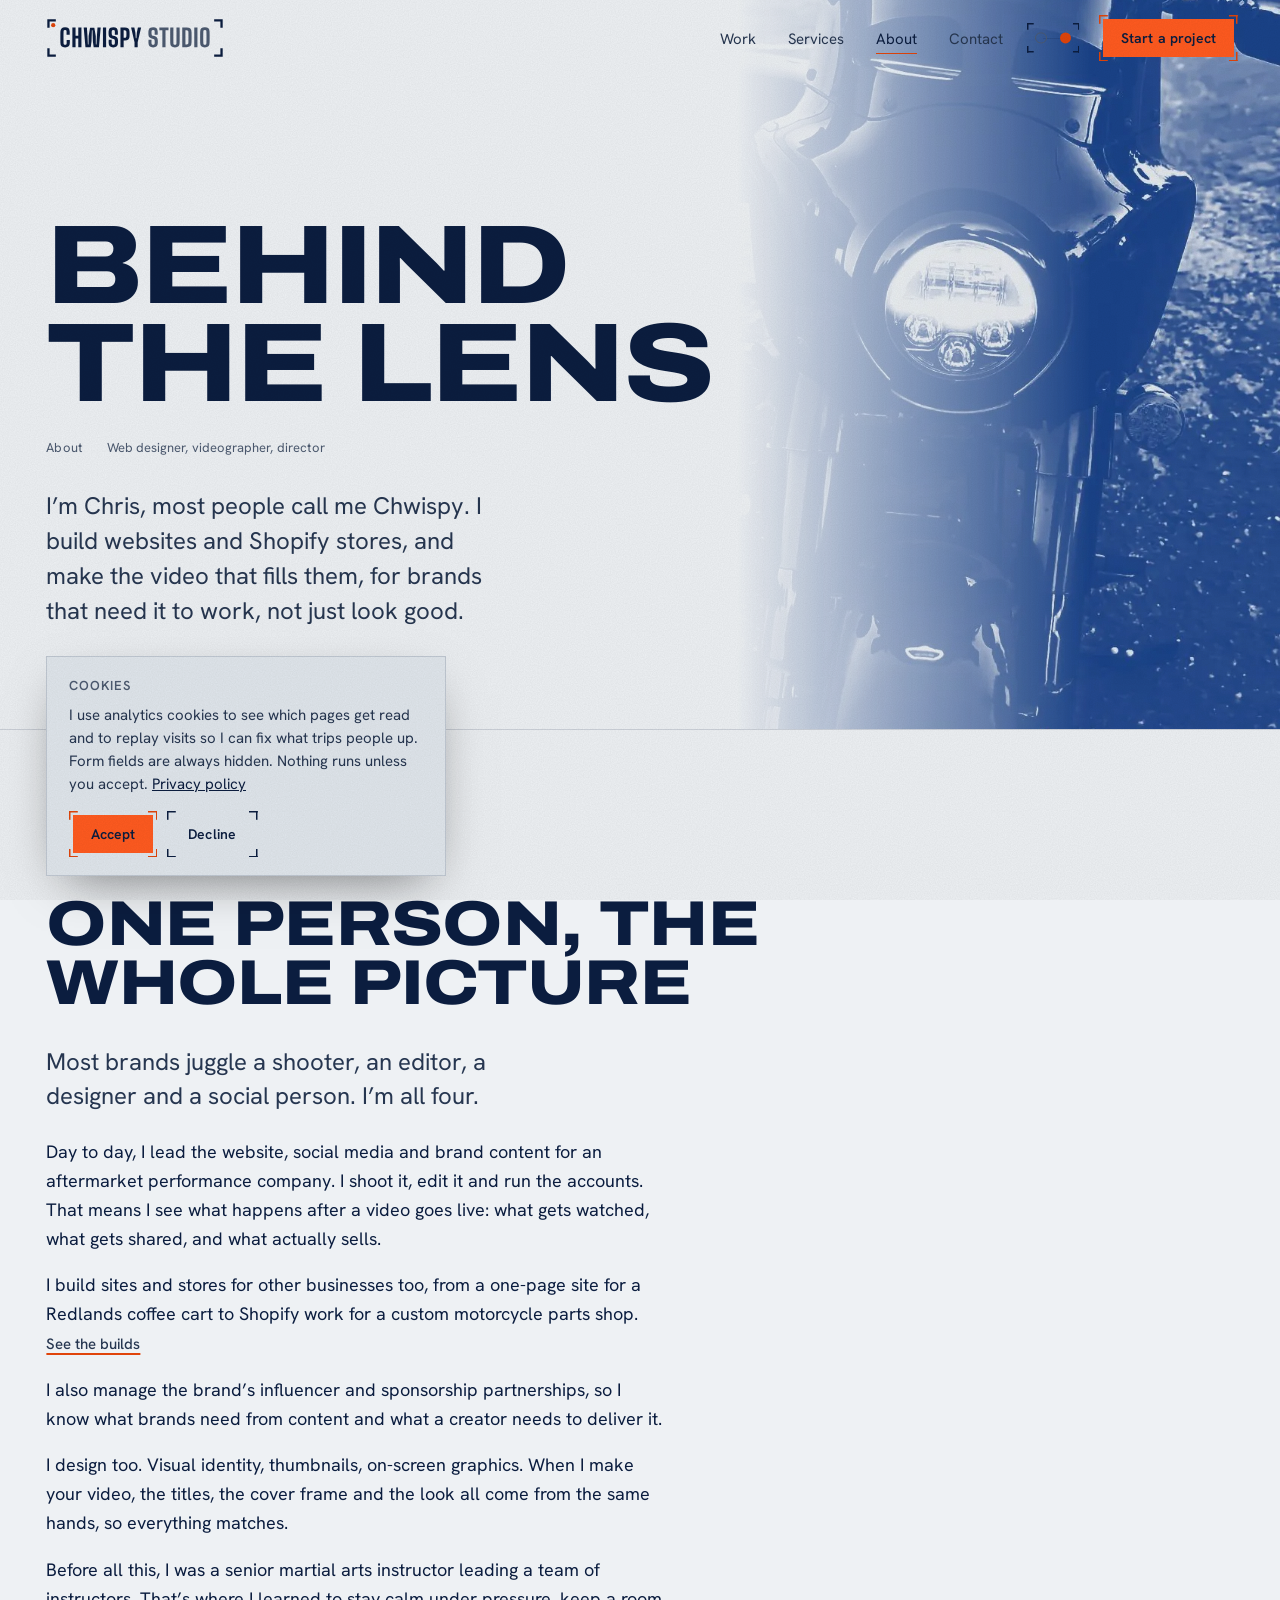
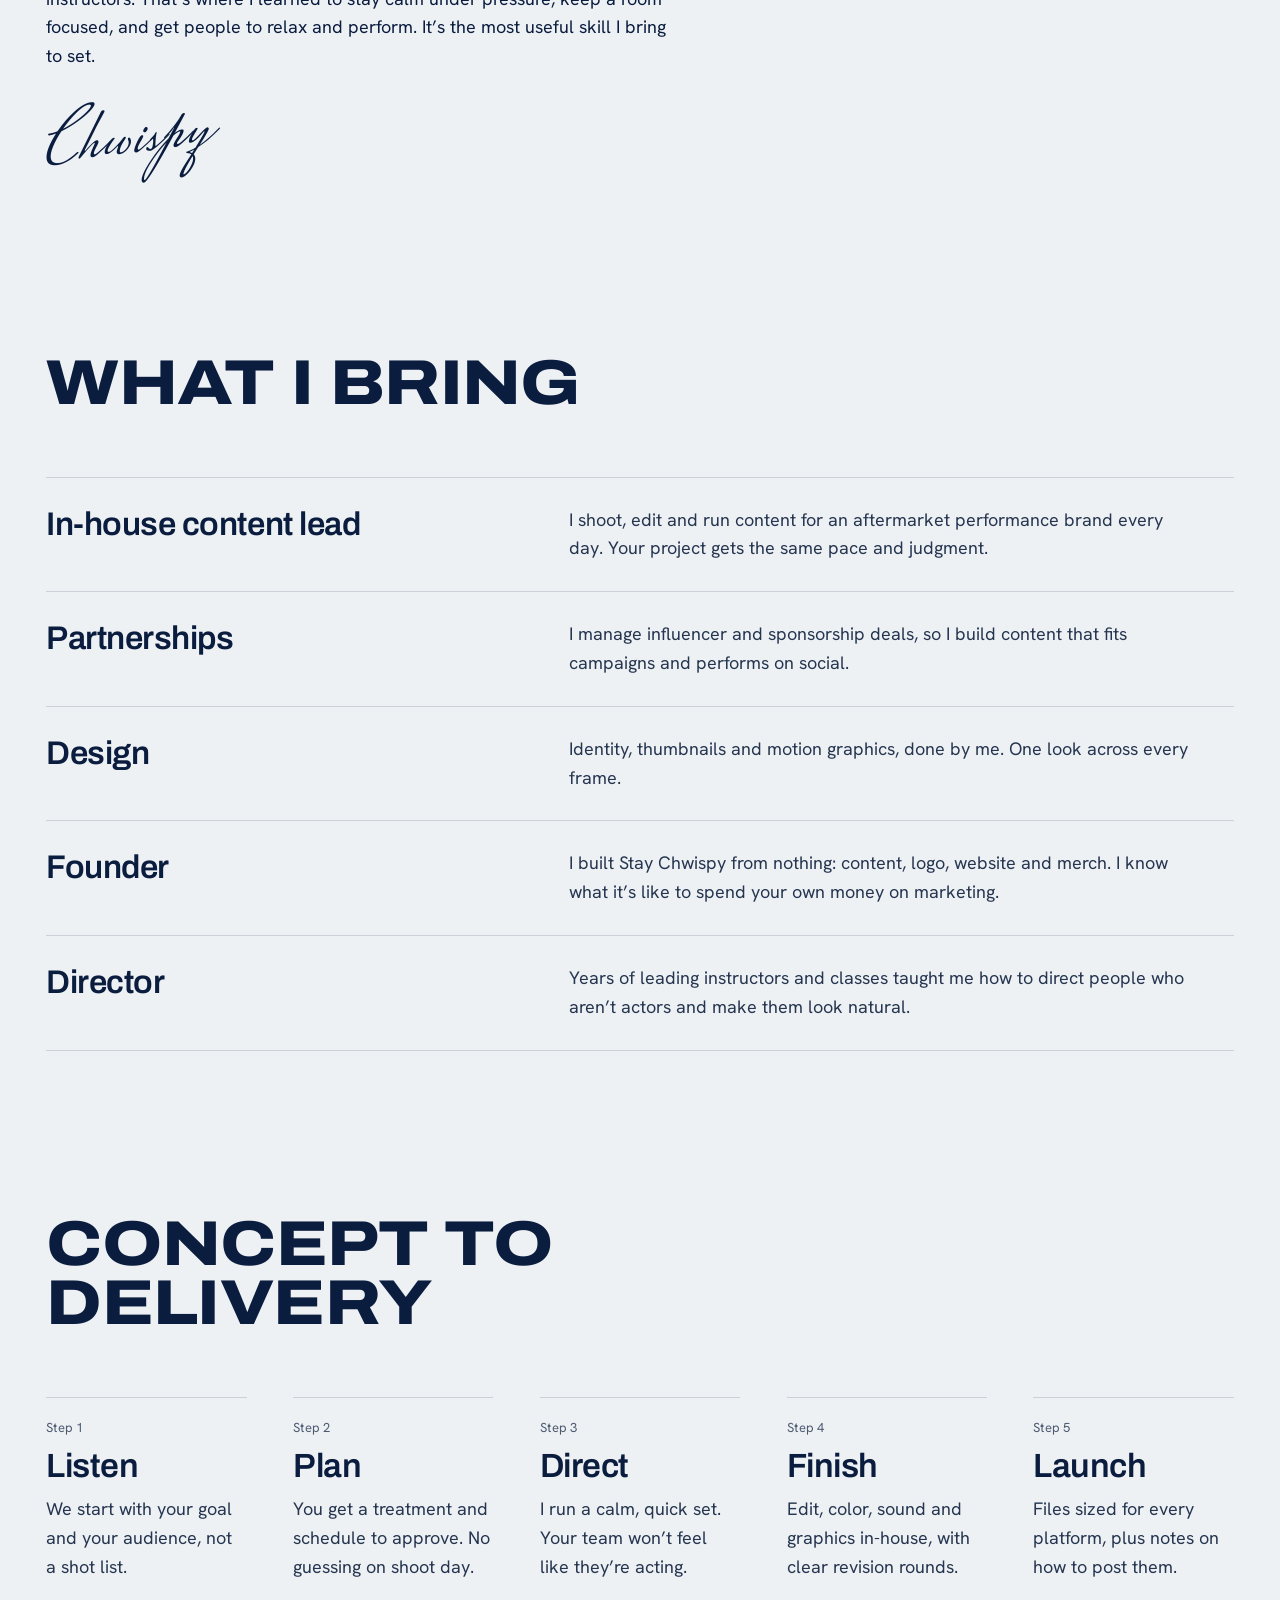
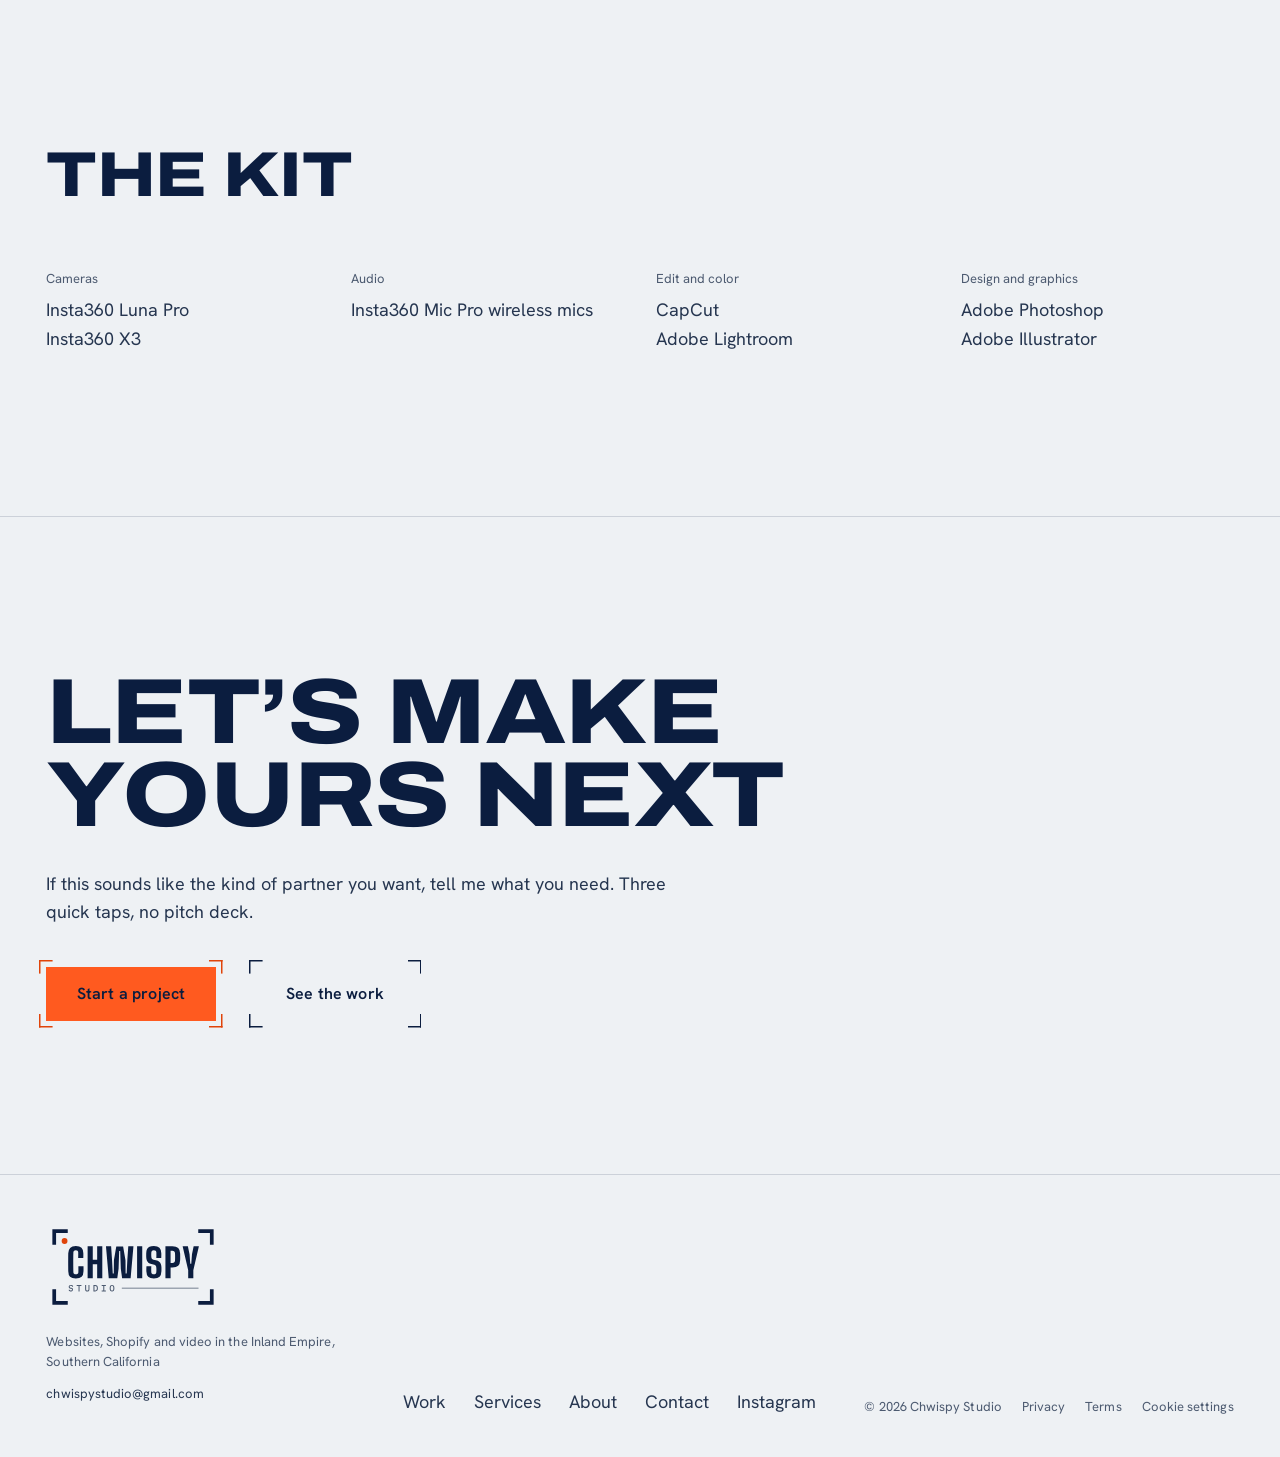
==== about.html @ 4909d7bf "Fixes from the site roast: shorter Google title, WebP photos, visible email - Home title shortened t" ====
<!doctype html>
<html lang="en">
<head>
  <meta charset="utf-8">
  <meta name="viewport" content="width=device-width, initial-scale=1">
  <title>About | Chwispy Studio, Web Designer &amp; Videographer</title>
  <meta name="description" content="Web designer, Shopify builder and videographer in the Inland Empire. In-house content lead, brand founder and former martial arts instructor who directs people well on camera.">
  <meta name="theme-color" content="#0c0c0e">

  <meta property="og:type" content="website">
  <meta property="og:site_name" content="Chwispy Studio">
  <meta property="og:title" content="About | Chwispy Studio, Web Designer &amp; Videographer">
  <meta property="og:description" content="Web designer, Shopify builder and videographer in the Inland Empire. In-house content lead, brand founder and former martial arts instructor who directs people well on camera.">
  <link rel="canonical" href="https://chwispystudio.com/about.html">
  <meta property="og:url" content="https://chwispystudio.com/about.html">
  <meta property="og:image" content="https://chwispystudio.com/assets/img/og-share.jpg">
  <meta property="og:image:width" content="1200">
  <meta property="og:image:height" content="630">
  <meta property="og:image:alt" content="Chwispy Studio: websites, Shopify stores and video in the Inland Empire, Southern California">
  <meta name="twitter:card" content="summary_large_image">

  <script>/* Pick the colour mode before the page paints: the visitor's saved choice, else their system setting. */
  (function(){var t;try{t=localStorage.getItem("cs-theme")}catch(e){}if(t!=="light"&&t!=="dark"){t=window.matchMedia&&matchMedia("(prefers-color-scheme: light)").matches?"light":"dark"}document.documentElement.setAttribute("data-theme",t)})();</script>
  <link rel="icon" href="assets/icons/favicon.ico" sizes="any">
  <link rel="icon" href="assets/icons/favicon.svg" type="image/svg+xml" data-favicon>
  <link rel="apple-touch-icon" href="assets/icons/apple-touch-icon.png">
  <link rel="preconnect" href="https://fonts.googleapis.com">
  <link rel="preconnect" href="https://fonts.gstatic.com" crossorigin>
  <link rel="stylesheet" href="https://fonts.googleapis.com/css2?family=Archivo:wdth,wght@100..125,500..800&family=Hanken+Grotesk:wght@400;500;600&family=Mrs+Saint+Delafield&display=swap">
  <link rel="stylesheet" href="css/style.css?v=20261126a">
  <script src="js/posthog.js?v=20261120b"></script>
  <script src="js/consent.js?v=20261120b" defer></script>
</head>
<body>
  <a class="skip-link" href="#main">Skip to content</a>
  <div class="grain" aria-hidden="true"></div>

  <!-- ===== HEADER (same on every page; update aria-current per page) ===== -->
  <header class="site-header">
    <div class="wrap">
      <a class="wordmark" href="index.html"><img class="logo-dark" src="assets/logo/chwispy-studio-horizontal.svg" alt="Chwispy Studio" width="543" height="122"><img class="logo-light" src="assets/logo/chwispy-studio-horizontal-light.svg" alt="Chwispy Studio" width="543" height="122"></a>
      <nav aria-label="Main">
        <ul class="nav-links">
          <li><a href="work.html">Work</a></li>
          <li><a href="services.html">Services</a></li>
          <li><a href="about.html" aria-current="page">About</a></li>
          <li><a href="contact.html">Contact</a></li>
        </ul>
      </nav>
      <button class="mode-switch mode-switch--header" type="button" role="switch" aria-checked="false" data-theme-toggle title="Switch to light mode"><span class="visually-hidden">Light mode</span><span class="mode-dot" aria-hidden="true"></span></button>
      <a class="btn btn-primary btn-small header-cta" href="contact.html#start">Start a project</a>
      <button class="menu-toggle" type="button" aria-expanded="false" aria-controls="menu" aria-label="Open menu"><span></span></button>
    </div>
  </header>
  <div class="menu-overlay" id="menu">
    <nav aria-label="Mobile">
      <ul>
        <li><a href="work.html">Work</a></li>
        <li><a href="services.html">Services</a></li>
        <li><a href="about.html" aria-current="page">About</a></li>
        <li><a href="contact.html">Contact</a></li>
      </ul>
    </nav>
    <a class="btn btn-primary btn-large" href="contact.html#start">Start a project</a>
    <div class="menu-mode"><span aria-hidden="true">Light mode</span><button class="mode-switch" type="button" role="switch" aria-checked="false" data-theme-toggle title="Switch to light mode"><span class="visually-hidden">Light mode</span><span class="mode-dot" aria-hidden="true"></span></button></div>
    <p class="mono meta">@chwispystudio on Instagram</p>
  </div>

  <main id="main">
    <section class="page-hero page-hero--about">
      <div class="wrap">
        <div class="mono-row"><span class="mono">About</span><span class="mono">Web designer, videographer, director</span></div>
        <h1>Behind the lens</h1>
        <p class="lede">I&rsquo;m Chris, most people call me Chwispy. I build websites and Shopify stores, and make the video that fills them, for brands that need it to work, not just look good.</p>
      </div>
    </section>

    <section class="section">
      <div class="wrap story story--solo">
        <!-- ON-SET PHOTO (hidden until you have one): add assets/img/chris-on-set.webp (1200x1500, 4:5),
             delete this line and the "END HIDDEN" line below, and remove "story--solo" from the div above.
        <figure class="portrait" data-reveal>
          <div class="frame"><img src="assets/img/chris-on-set.webp" alt="Chris on set" width="1200" height="1500" loading="lazy" decoding="async"></div>
          <figcaption class="mono">On set</figcaption>
        </figure>
        END HIDDEN -->

        <div class="story-copy" data-reveal>
          <h2>One person, the whole picture</h2>
          <p class="lede" style="margin-bottom:1.5rem">Most brands juggle a shooter, an editor, a designer and a social person. I&rsquo;m all four.</p>
          <p>Day to day, I lead the website, social media and brand content for an aftermarket performance company. I shoot it, edit it and run the accounts. That means I see what happens after a video goes live: what gets watched, what gets shared, and what actually sells.</p>
          <p>I build sites and stores for other businesses too, from a one-page site for a Redlands coffee cart to Shopify work for a custom motorcycle parts shop. <a class="text-link" href="work.html#web">See the builds</a></p>
          <p>I also manage the brand&rsquo;s influencer and sponsorship partnerships, so I know what brands need from content and what a creator needs to deliver it.</p>
          <p>I design too. Visual identity, thumbnails, on-screen graphics. When I make your video, the titles, the cover frame and the look all come from the same hands, so everything matches.</p>
          <p>Before all this, I was a senior martial arts instructor leading a team of instructors. That&rsquo;s where I learned to stay calm under pressure, keep a room focused, and get people to relax and perform. It&rsquo;s the most useful skill I bring to set.</p>
          <p class="signature" aria-hidden="true">Chwispy</p>
        </div>
      </div>
    </section>

    <!-- CREDITS: what I bring, written like end credits -->
    <section class="section section-tight" aria-labelledby="credits-title">
      <div class="wrap">
        <div class="section-head" data-reveal><h2 id="credits-title">What I bring</h2></div>
        <div class="credits" data-reveal>
          <div class="credit"><h3>In-house content lead</h3><p>I shoot, edit and run content for an aftermarket performance brand every day. Your project gets the same pace and judgment.</p></div>
          <div class="credit"><h3>Partnerships</h3><p>I manage influencer and sponsorship deals, so I build content that fits campaigns and performs on social.</p></div>
          <div class="credit"><h3>Design</h3><p>Identity, thumbnails and motion graphics, done by me. One look across every frame.</p></div>
          <div class="credit"><h3>Founder</h3><p>I built Stay Chwispy from nothing: content, logo, website and merch. I know what it&rsquo;s like to spend your own money on marketing.</p></div>
          <div class="credit"><h3>Director</h3><p>Years of leading instructors and classes taught me how to direct people who aren&rsquo;t actors and make them look natural.</p></div>
        </div>
      </div>
    </section>

    <section class="section section-tight" aria-labelledby="how-title">
      <div class="wrap">
        <div class="section-head" data-reveal><h2 id="how-title">Concept to delivery</h2></div>
        <ol class="steps" data-reveal>
          <li><h3>Listen</h3><p>We start with your goal and your audience, not a shot list.</p></li>
          <li><h3>Plan</h3><p>You get a treatment and schedule to approve. No guessing on shoot day.</p></li>
          <li><h3>Direct</h3><p>I run a calm, quick set. Your team won&rsquo;t feel like they&rsquo;re acting.</p></li>
          <li><h3>Finish</h3><p>Edit, color, sound and graphics in-house, with clear revision rounds.</p></li>
          <li><h3>Launch</h3><p>Files sized for every platform, plus notes on how to post them.</p></li>
        </ol>
      </div>
    </section>

    <!-- GEAR: add a <dl> per category (e.g. Audio, Lighting) as your kit grows -->
    <section class="section section-tight" aria-labelledby="gear-title">
      <div class="wrap">
        <div class="section-head" data-reveal><h2 id="gear-title">The kit</h2></div>
        <div class="gear" data-reveal>
          <dl><dt>Cameras</dt><dd>Insta360 Luna Pro<br>Insta360 X3</dd></dl>
          <dl><dt>Audio</dt><dd>Insta360 Mic Pro wireless mics</dd></dl>
          <dl><dt>Edit and color</dt><dd>CapCut<br>Adobe Lightroom</dd></dl>
          <dl><dt>Design and graphics</dt><dd>Adobe Photoshop<br>Adobe Illustrator</dd></dl>
        </div>
      </div>
    </section>

    <!-- ===== CLOSING CTA: every page ends with a next step ===== -->
    <section class="closer" aria-labelledby="closer-title">
      <div class="wrap" data-reveal>
        <h2 id="closer-title">Let&rsquo;s make yours next</h2>
        <p>If this sounds like the kind of partner you want, tell me what you need. Three quick taps, no pitch deck.</p>
        <div class="hero-actions">
          <a class="btn btn-primary btn-large" href="contact.html#start">Start a project</a>
          <a class="btn btn-ghost btn-large" href="work.html">See the work</a>
        </div>
      </div>
    </section>
  </main>

  <!-- ===== FOOTER (same on every page) ===== -->
  <footer class="site-footer">
    <div class="wrap">
      <div>
        <a class="wordmark wordmark-footer" href="index.html"><img class="logo-dark" src="assets/logo/chwispy-studio-stacked.svg" alt="Chwispy Studio" width="656" height="332" loading="lazy"><img class="logo-light" src="assets/logo/chwispy-studio-stacked-light.svg" alt="Chwispy Studio" width="656" height="332" loading="lazy"></a>
        <p class="mono" style="margin-top:.75rem">Websites, Shopify and video in the Inland Empire, Southern California</p>
        <p class="mono footer-email"><a href="contact.html#start" data-email="chwispystudio" data-email-host="gmail.com">Email me</a></p>
      </div>
      <nav aria-label="Footer">
        <ul>
          <li><a href="work.html">Work</a></li>
          <li><a href="services.html">Services</a></li>
          <li><a href="about.html">About</a></li>
          <li><a href="contact.html">Contact</a></li>
          <li><a href="https://www.instagram.com/chwispystudio/" rel="me noopener" target="_blank">Instagram</a></li>
        </ul>
      </nav>
      <p class="mono footer-legal"><span>&copy; <span data-year>2026</span> Chwispy Studio</span><a href="privacy.html">Privacy</a><a href="terms.html">Terms</a><button type="button" data-cookie-settings>Cookie settings</button></p>
    </div>
  </footer>

  <script src="js/main.js" defer></script>
</body>
</html>
---- css/style.css ----
/* ==========================================================================
   Chwispy Studio
   One stylesheet for every page. Sections are in page order:
   1. Tokens   2. Base   3. Motion   4. Header + menu
   5. Buttons + labels   6. Hero   7. Home sections   8. Work grid + lightbox
   9. Services   10. About   11. Contact   12. Closing CTA + footer
   13. Reduced motion
   ========================================================================== */

/* 1. TOKENS ---------------------------------------------------------------- */
:root {
  /* Two modes, picked with the viewfinder switch in the header (or the menu
     on phones). The choice is remembered; a first visit follows the visitor's
     system setting. main.js sets data-theme on <html>.

     Dark: onyx black and electric indigo, with tropical mint as the one
     accent. Mint marks what you can click; indigo carries the big moments
     (the Recent builds band, the lead service cards, "Studio").

     Light: cyanotype. Cool print paper and Prussian ink, the photos printed
     in blue like a sun print, and signal orange as the one accent. */
  color-scheme: dark;
  --bg: #0c0c0e;          /* onyx */
  --surface: #16161b;     /* cards, panels, inputs */
  --sky: #d9d6ea;         /* small states (progress, pressed borders) */
  --steel: #9b99aa;       /* quiet text (AA on onyx and surface) */
  --highlight: #cfcde0;   /* soft text */
  --text: #f3f2f8;
  --accent: #3df5b4;      /* tropical mint: fills for CTAs. Use sparingly. */
  --accent-hover: #7ff9cc;
  --accent-ink: #3df5b4;  /* mint as a line or glyph on the page */
  --on-accent: #0c0c0e;
  --error: #ff7a8a;
  --line: rgba(243, 242, 248, 0.13);
  --card-line: rgba(243, 242, 248, 0.6);
  --matte: #000;          /* behind video */
  --band: #6f00ff;        /* electric indigo: the bold sections */
  --on-band: #ffffff;
  --on-band-soft: #d9d0ff;
  --band-line: rgba(255, 255, 255, 0.28);
  --band-accent: #3df5b4;
  --studio: #9d6bff;      /* indigo, lifted to read on onyx */
  --grain-blend: screen;
  --grain-filter: none;
}
:root[data-theme="light"] {
  color-scheme: light;
  --bg: #eef1f4;          /* cool print paper */
  --surface: #e0e6ec;
  --sky: #123d8a;
  --steel: #4c5a70;
  --highlight: #263650;
  --text: #0b1d3f;        /* Prussian ink */
  --accent: #ff5a1f;      /* signal orange */
  --accent-hover: #ff7a47;
  --accent-ink: #e0440a;  /* a shade deeper so lines hold up on paper */
  --on-accent: #0b1d3f;
  --error: #c42a14;
  --line: rgba(11, 29, 63, 0.15);
  --card-line: rgba(11, 29, 63, 0.55);
  --band: #123d8a;        /* cyanotype blue */
  --on-band: #eef1f4;
  --on-band-soft: #b9c7e3;
  --band-line: rgba(238, 241, 244, 0.3);
  --band-accent: #ff5a1f;
  --studio: #123d8a;
  --grain-blend: multiply;
  --grain-filter: invert(1);
}

:root {
  /* Type: Archivo, set wide and heavy in capitals for headlines, the way a
     title card reads on screen. Hanken Grotesk carries the text. */
  --display: "Archivo", "Hanken Grotesk", system-ui, sans-serif;
  --body: "Hanken Grotesk", system-ui, sans-serif;
  --mono: var(--body);

  /* Scale (perfect fourth, 1.333) */
  --fs-label: 0.8125rem;
  --fs-small: 0.9375rem;
  --fs-body: 1.0625rem;   /* 17px base, 18px on desktop */
  --fs-h3: clamp(1.5rem, 1.3rem + 0.9vw, 2rem);
  --fs-h2: clamp(2.1rem, 1.4rem + 3.2vw, 4.5rem);
  --fs-h1: clamp(2.1rem, 1.5rem + 2.6vw, 3.75rem);

  /* Space */
  --gutter: clamp(1.25rem, 0.5rem + 3vw, 3.5rem);
  --section: clamp(5.5rem, 3rem + 9vw, 12rem);
  --maxw: 86rem;

  --ease: cubic-bezier(0.22, 0.61, 0.36, 1);
  --header-h: 4.75rem;
}

@media (min-width: 64em) {
  :root { --fs-body: 1.125rem; }
}

/* 2. BASE ------------------------------------------------------------------ */
*, *::before, *::after { box-sizing: border-box; }
html { -webkit-text-size-adjust: 100%; scroll-padding-top: 6rem; }
body {
  margin: 0;
  background: var(--bg);
  color: var(--text);
  font-family: var(--body);
  font-size: var(--fs-body);
  line-height: 1.6;
  -webkit-font-smoothing: antialiased;
  overflow-x: hidden;
}
img, video, iframe { display: block; max-width: 100%; }
a { color: inherit; }
p { margin: 0 0 1em; max-width: 62ch; }
h1, h2, h3 {
  font-family: var(--display);
  font-weight: 800;
  font-stretch: 118%;
  text-transform: uppercase;
  letter-spacing: -0.01em;
  line-height: 0.94;
  margin: 0;
  text-wrap: balance;
}
h2 { font-size: var(--fs-h2); }
h3 {
  font-size: var(--fs-h3); line-height: 1.12; font-weight: 600; font-stretch: 100%;
  text-transform: none; letter-spacing: -0.015em;
}

:focus-visible {
  outline: 1.5px solid var(--accent-ink);
  outline-offset: 3px;
  border-radius: 2px;
}

.wrap { width: 100%; max-width: var(--maxw); margin-inline: auto; padding-inline: var(--gutter); }
.section { padding-block: var(--section); }
.visually-hidden {
  position: absolute !important; width: 1px; height: 1px; overflow: hidden;
  clip: rect(0 0 0 0); white-space: nowrap;
}
.skip-link {
  position: absolute; left: 1rem; top: -4rem; z-index: 200;
  background: var(--accent); color: var(--on-accent); padding: 0.75rem 1rem; font-weight: 600;
}
.skip-link:focus { top: 1rem; }

/* Placeholder tag: anything wrapped in .ph is copy/media you need to replace. */
.ph { outline: 1px dashed color-mix(in srgb, var(--text) 40%, transparent); outline-offset: 2px; }

/* 3. MOTION ---------------------------------------------------------------
   One moment only: the hero frames cut in on load (section 6).
   Everything else is still, apart from responses to hover and taps. */
@keyframes cut-in { from { opacity: 0; } to { opacity: 1; } }

/* Film grain: a still texture over the whole page, like a fine print. It never moves. */
.grain {
  pointer-events: none; position: fixed; inset: 0; z-index: 150;
  opacity: 0.07; mix-blend-mode: var(--grain-blend); filter: var(--grain-filter);
  background-image: url("data:image/svg+xml,%3Csvg xmlns='http://www.w3.org/2000/svg' width='180' height='180'%3E%3Cfilter id='n'%3E%3CfeTurbulence type='fractalNoise' baseFrequency='.85' numOctaves='2' stitchTiles='stitch'/%3E%3CfeColorMatrix values='0 0 0 0 1 0 0 0 0 1 0 0 0 0 1 0 0 0 .9 0'/%3E%3C/filter%3E%3Crect width='100%25' height='100%25' filter='url(%23n)'/%3E%3C/svg%3E");
}

/* Signature: Chwispy's own hand, signing the About story. */
.signature {
  font-family: "Mrs Saint Delafield", cursive; font-weight: 400;
  font-size: clamp(3.25rem, 2.4rem + 3vw, 5.5rem); line-height: 1;
  letter-spacing: 0; color: var(--text); margin: 0; max-width: none;
  transform: rotate(-7deg); transform-origin: left center;
}

/* 4. HEADER + MENU --------------------------------------------------------- */
.site-header {
  position: fixed; inset: 0 0 auto 0; z-index: 100;
  height: var(--header-h);
  display: flex; align-items: center;
  transition: height 0.4s var(--ease), background-color 0.4s var(--ease);
}
.site-header.is-scrolled {
  --header-h: 3.5rem;
  background: color-mix(in srgb, var(--bg) 82%, transparent);
  backdrop-filter: blur(14px) saturate(1.2);
  -webkit-backdrop-filter: blur(14px) saturate(1.2);
  border-bottom: 1px solid var(--line);
}
.site-header .wrap { display: flex; align-items: center; gap: 1.5rem; }

/* Logo: Viewfinder lockup (assets/logo). Height drives size; width follows the SVG. */
.wordmark {
  display: inline-flex;
  align-items: center;
  flex: none;
  margin-right: auto;
  text-decoration: none;
  line-height: 0;
}
.wordmark img {
  display: block;
  height: 2.5rem;
  width: auto;
  max-width: none;
  transition: height 0.4s var(--ease);
}
.is-scrolled .wordmark img { height: 2.25rem; }
.wordmark-footer { margin-right: 0; }
.wordmark-footer img { height: 5.5rem; }

.nav-links { display: none; list-style: none; margin: 0; padding: 0; gap: 2rem; }
.nav-links a {
  font-size: var(--fs-small); text-decoration: none; color: var(--highlight);
  padding-block: 0.25rem; border-bottom: 1px solid transparent;
  transition: color 0.2s, border-color 0.2s;
}
.nav-links a:hover, .nav-links a[aria-current="page"] { color: var(--text); border-color: var(--accent-ink); }

.menu-toggle {
  display: inline-flex; align-items: center; justify-content: center;
  width: 2.75rem; height: 2.75rem;
  background: none; border: 1px solid var(--line); border-radius: 50%;
  color: var(--text); cursor: pointer;
}
.menu-toggle span, .menu-toggle span::before {
  display: block; width: 1rem; height: 1.5px; background: currentColor; position: relative;
  transition: transform 0.3s var(--ease);
}
.menu-toggle span::before { content: ""; position: absolute; top: 5px; }
.menu-toggle[aria-expanded="true"] span { transform: translateY(2.5px) rotate(45deg); }
.menu-toggle[aria-expanded="true"] span::before { transform: translateY(-5px) rotate(-90deg); }

/* Book a call stays visible at every width. */
.site-header .header-cta { white-space: nowrap; flex: none; }
@media (max-width: 55.99em) {
  .site-header .wrap { gap: 1rem; }
  .wordmark img { height: 1.85rem; }
  .is-scrolled .wordmark img { height: 1.75rem; }
  .wordmark-footer img { height: 4.5rem; }
}
@media (min-width: 56em) {
  .nav-links { display: flex; }
  .menu-toggle { display: none; }
}

/* Full-screen mobile overlay */
.menu-overlay {
  position: fixed; inset: 0; z-index: 90;
  background: var(--bg);
  display: flex; flex-direction: column; justify-content: flex-end;
  padding: calc(var(--header-h) + 2rem) var(--gutter) 3rem;
  opacity: 0; visibility: hidden;
  transition: opacity 0.5s var(--ease), visibility 0s linear 0.5s;
}
.menu-overlay.is-open { opacity: 1; visibility: visible; transition: opacity 0.5s var(--ease); }
.menu-overlay ul { list-style: none; margin: 0 0 2.5rem; padding: 0; }
.menu-overlay li a {
  display: block; font-family: var(--display); font-weight: 800; font-stretch: 118%;
  text-transform: uppercase; letter-spacing: -0.01em;
  font-size: clamp(2.5rem, 12vw, 4.5rem); line-height: 1.05; text-decoration: none;
}
.menu-overlay li a[aria-current="page"] { color: var(--steel); }
.menu-overlay .meta { margin-top: 2rem; }
body.menu-open { overflow: hidden; }

/* Logo: each mode has its own colourway (assets/logo/*-light.svg). */
.logo-light { display: none !important; }
:root[data-theme="light"] .logo-dark { display: none !important; }
:root[data-theme="light"] .logo-light { display: block !important; }

/* Mode switch: the logo in miniature. A viewfinder frame with the logo's dot
   inside; the dot sits left in dark mode and slides right for light. The
   corners close in when you point at it, like the buttons. */
.mode-switch {
  --bc: var(--text); --bl: 0.42rem; --bw: 1.5px; --gap: 0px;
  position: relative; flex: none; width: 3.25rem; height: 1.85rem; padding: 0;
  border: 0; cursor: pointer; color: var(--text);
  background: linear-gradient(var(--line) 0 0) center / calc(100% - 1.9rem) 1px no-repeat;
}
.mode-dot {
  position: absolute; top: 50%; left: 0.5rem; width: 0.7rem; height: 0.7rem; border-radius: 50%;
  background: var(--accent-ink); transform: translateY(-50%);
  transition: left 0.45s var(--ease), background-color 0.3s;
}
.mode-switch::after { /* the empty mark at the other end */
  content: ""; position: absolute; top: 50%; right: 0.5rem; width: 0.7rem; height: 0.7rem;
  border-radius: 50%; border: 1px solid var(--steel); transform: translateY(-50%);
  transition: left 0.45s var(--ease), right 0.45s var(--ease);
}
.mode-switch[aria-checked="true"] .mode-dot { left: calc(100% - 1.2rem); }
.mode-switch[aria-checked="true"]::after { right: calc(100% - 1.2rem); }
.mode-switch:hover::before, .mode-switch:focus-visible::before { inset: 3px; }
.mode-switch--header { display: none; }
@media (min-width: 36em) { .mode-switch--header { display: block; } }
.menu-overlay > .btn { align-self: flex-start; }
.menu-mode { display: flex; align-items: center; gap: 1rem; margin: 2.5rem 0 0; color: var(--highlight); font-size: var(--fs-small); }
.menu-mode .mode-switch { order: -1; }
@media (min-width: 36em) { .menu-mode { display: none; } }

/* Light mode prints the photos as cyanotypes: blacks turn Prussian blue,
   whites stay paper. Prints live in assets/img/cyan/. */
:root[data-theme="light"] .page-hero::before { opacity: 0.95; }
:root[data-theme="light"] .page-hero--work { --page-img: url("../assets/img/cyan/indian-walkaround.webp"); }
:root[data-theme="light"] .page-hero--services { --page-img: url("../assets/img/cyan/boot-unboxing.webp"); }
:root[data-theme="light"] .page-hero--about { --page-img: url("../assets/img/cyan/headlight.webp"); }
:root[data-theme="light"] .page-hero--contact { --page-img: url("../assets/img/cyan/tank-badge.webp"); }
/* The video wall swaps to the cyanotype prints in main.js (assets/img/cyan/). */



/* 5. BUTTONS + LABELS ------------------------------------------------------
   Viewfinder buttons. Four corner marks, cut from the same brackets as the
   logo, frame every button. Pointing at one pulls the corners in, the way a
   camera locks focus. */
.btn {
  --bc: var(--accent-ink);  /* corner colour */
  --bl: 0.7rem;             /* corner arm length */
  --bw: 1.5px;              /* corner stroke */
  --gap: 6px;               /* how far the corners sit outside the button */
  position: relative; isolation: isolate;
  display: inline-flex; align-items: center; justify-content: center;
  min-height: 2.9rem; padding: 0.55rem 1.5rem;
  font: 600 0.9375rem/1 var(--body);
  letter-spacing: 0.01em;
  text-decoration: none; cursor: pointer;
  border: 0; border-radius: 0;
  transition: background-color 0.3s var(--ease), color 0.3s;
}
.btn::before, .arrow::before, .mode-switch::before {
  content: ""; position: absolute; inset: calc(var(--gap) * -1); pointer-events: none;
  background:
    linear-gradient(var(--bc) 0 0) 0 0 / var(--bl) var(--bw),
    linear-gradient(var(--bc) 0 0) 0 0 / var(--bw) var(--bl),
    linear-gradient(var(--bc) 0 0) 100% 0 / var(--bl) var(--bw),
    linear-gradient(var(--bc) 0 0) 100% 0 / var(--bw) var(--bl),
    linear-gradient(var(--bc) 0 0) 0 100% / var(--bl) var(--bw),
    linear-gradient(var(--bc) 0 0) 0 100% / var(--bw) var(--bl),
    linear-gradient(var(--bc) 0 0) 100% 100% / var(--bl) var(--bw),
    linear-gradient(var(--bc) 0 0) 100% 100% / var(--bw) var(--bl);
  background-repeat: no-repeat;
  transition: inset 0.35s var(--ease), opacity 0.3s;
}
.btn:hover::before, .btn:focus-visible::before { inset: -2px; }
.btn-primary { background: var(--accent); color: var(--on-accent); }
.btn-primary:hover { background: var(--accent-hover); }
/* The quiet button is the frame alone: no fill, no outline, only the corners,
   like the logo. Pointing at it closes the corners and lights them. */
.btn-ghost { --bc: var(--text); --gap: 0px; background: transparent; color: var(--text); }
.btn-ghost:hover::before, .btn-ghost:focus-visible::before { inset: 4px; --bc: var(--accent-ink); }
.btn-small { --bl: 0.55rem; --gap: 4px; min-height: 2.4rem; padding: 0.45rem 1.1rem; font-size: 0.875rem; }
.btn-large { --bl: 0.85rem; --gap: 7px; min-height: 3.35rem; padding: 0.6rem 1.9rem; font-size: 1rem; }

.section-tight { padding-top: 0; }

/* Arrow marks: a small viewfinder with an arrow inside. The corners close
   in and the arrow lifts when you point at the link. --bc sets both colours. */
.arrow {
  --bc: var(--accent-ink); --bl: 0.45rem; --bw: 1.5px; --gap: 0px; --glyph: 0.85rem;
  position: relative; display: inline-block; flex: none; width: 2rem; height: 2rem;
}
.arrow::after {
  content: ""; position: absolute; inset: 0; background: var(--bc);
  -webkit-mask: url("data:image/svg+xml,%3Csvg xmlns='http://www.w3.org/2000/svg' viewBox='0 0 24 24' fill='none' stroke='%23000' stroke-width='2' stroke-linecap='square'%3E%3Cpath d='M7 17 17 7M9 7h8v8'/%3E%3C/svg%3E") center / var(--glyph) no-repeat;
  mask: url("data:image/svg+xml,%3Csvg xmlns='http://www.w3.org/2000/svg' viewBox='0 0 24 24' fill='none' stroke='%23000' stroke-width='2' stroke-linecap='square'%3E%3Cpath d='M7 17 17 7M9 7h8v8'/%3E%3C/svg%3E") center / var(--glyph) no-repeat;
  transition: transform 0.35s var(--ease);
}
a:hover .arrow::after, a:focus-visible .arrow::after { transform: translate(2px, -2px); }
a:hover .arrow::before, a:focus-visible .arrow::before { inset: 4px; }

/* Section numbers: home sections run in order, so they carry one. */
.tag {
  display: inline-block; vertical-align: top; margin: 0.35em 0.7em 0 0;
  font: 500 var(--fs-label)/1 var(--body); font-stretch: 100%;
  text-transform: none; letter-spacing: 0; color: var(--steel);
}

/* Small labels: timecodes, metadata. Sentence case, small, quiet. */
.mono {
  font-family: var(--body);
  font-size: var(--fs-label);
  line-height: 1.5;
  letter-spacing: 0.005em;
  color: var(--steel);
  font-variant-numeric: tabular-nums;
}
.mono-row { display: flex; flex-wrap: wrap; gap: 0.5rem 1.5rem; }

.lede { font-size: clamp(1.2rem, 1rem + 0.8vw, 1.5rem); line-height: 1.45; color: var(--highlight); max-width: 34ch; }

/* The mode flip: the new look opens as a circle (main.js), with no crossfade. */
::view-transition-old(root), ::view-transition-new(root) { animation: none; mix-blend-mode: normal; }

/* 6. HERO (home) -----------------------------------------------------------
   An uneven grid of tiles, like a contact sheet laid out on a table:
   the headline takes the wide tile, one tall still, one short still, the
   mode switch as its own colour block, the latest build and the services.
   The studio name runs huge underneath. */
.hero {
  position: relative; isolation: isolate;
  padding: calc(var(--header-h) + clamp(1rem, 2vw, 2rem)) 0 0;
  background: var(--bg);
}
.hero-grid {
  --tile-gap: 6px;
  display: grid; gap: var(--tile-gap);
  grid-template-columns: repeat(2, minmax(0, 1fr));
  grid-template-areas:
    "copy  copy"
    "tall  short"
    "tall  mode"
    "build build"
    "svc   svc";
  grid-template-rows: auto minmax(11rem, 1fr) auto auto auto;
}
.tile { margin: 0; min-width: 0; }
.tile-copy { grid-area: copy; display: grid; gap: 1.4rem; justify-items: start; align-content: end; padding: 1.5rem 0 2.5rem; }
.tile-still--tall { grid-area: tall; }
.tile-still--short { grid-area: short; }
.tile-mode { grid-area: mode; }
.tile-build { grid-area: build; }
.tile-services { grid-area: svc; }

.tile-still { position: relative; overflow: hidden; background: var(--surface); min-height: 11rem; }
.tile-still img {
  position: absolute; inset: 0; width: 100%; height: 100%; object-fit: cover;
  filter: contrast(1.05); animation: cut-in 1.4s var(--ease) both;
}
.tile-still--tall img { object-position: 50% 58%; }
.tile-still--short img { object-position: 50% 55%; animation-delay: 0.25s; }

/* The mode switch, given a tile of its own: indigo in dark mode, Prussian
   blue in light. One tap flips every colour, photo and logo on the site. */
.tile-mode {
  background: var(--band); color: var(--on-band);
  display: flex; flex-direction: column; justify-content: space-between; gap: 1.25rem;
  padding: clamp(1.1rem, 2vw, 1.75rem);
}
.tile-mode-label {
  margin: 0; font-family: var(--display); font-weight: 700; font-stretch: 112%;
  font-size: clamp(1.15rem, 0.9rem + 1vw, 1.6rem); line-height: 1.05; letter-spacing: -0.01em; text-wrap: balance;
}
.tile-mode-note { text-wrap: pretty; margin: 0; color: var(--on-band-soft); font-size: var(--fs-small); line-height: 1.45; max-width: 22ch; }
.when-light { display: none; }
:root[data-theme="light"] .when-light { display: inline; }
:root[data-theme="light"] .when-dark { display: none; }
.mode-switch--feature {
  --bc: var(--on-band); --bl: 0.7rem; --bw: 2px;
  width: 6.25rem; height: 3.25rem; margin: 6px; /* room for the corner marks */
  background: linear-gradient(var(--band-line) 0 0) center / calc(100% - 3.4rem) 1px no-repeat;
}
.mode-switch--feature .mode-dot { left: 0.85rem; width: 1.2rem; height: 1.2rem; background: var(--band-accent); }
.mode-switch--feature::after { right: 0.85rem; width: 1.2rem; height: 1.2rem; border-color: var(--on-band-soft); }
.mode-switch--feature[aria-checked="true"] .mode-dot { left: calc(100% - 2.05rem); }
.mode-switch--feature[aria-checked="true"]::after { right: calc(100% - 2.05rem); }
.mode-switch--feature:hover::before, .mode-switch--feature:focus-visible::before { inset: 5px; }

/* Latest build: a screenshot with its caption underneath. */
.tile-build {
  display: flex; flex-direction: column; overflow: hidden; text-decoration: none;
  background: var(--surface); color: var(--text);
}
.tile-build img { flex: 1; width: 100%; min-height: 10rem; object-fit: cover; object-position: top; transition: transform 0.6s var(--ease); }
.tile-build:hover img { transform: scale(1.03); }
.tile-build-caption {
  display: flex; justify-content: space-between; align-items: center; gap: 1rem;
  padding: 0.75rem 1rem; font-size: var(--fs-small); color: var(--highlight); position: relative; background: var(--surface);
}
.tile-build:hover .tile-build-caption { color: var(--text); }
.tile-build .arrow { width: 1.6rem; height: 1.6rem; --glyph: 0.7rem; --bl: 0.38rem; }

.hero-grid .tile-services { align-self: end; padding-top: 1rem; border-top: 0; }
.hero-grid .tile-services li:first-child { border-top: 1px solid var(--line); }

.hero h1 { font-size: var(--fs-h1); max-width: 15ch; }
.hero-kicker {
  color: var(--highlight); max-width: 38ch; margin: 0;
  font-size: clamp(1.0625rem, 1rem + 0.35vw, 1.25rem);
}
.hero-actions { display: flex; flex-wrap: wrap; gap: 2rem 2.5rem; align-items: center; }
.tile-copy .hero-actions { margin-top: 0.4rem; }
.hero-services { list-style: none; margin: 0; padding: 0; border-top: 1px solid var(--line); }
.hero-services li { border-bottom: 1px solid var(--line); }
.hero-services a {
  display: flex; justify-content: space-between; align-items: center; gap: 1rem;
  padding-block: 0.7rem; text-decoration: none; color: var(--highlight); font-size: var(--fs-small);
}
.hero-services a:hover { color: var(--text); }
.hero-services .arrow { width: 1.6rem; height: 1.6rem; --glyph: 0.7rem; --bl: 0.38rem; }

@media (min-width: 56em) {
  .hero-grid {
    --tile-gap: 8px;
    grid-template-columns: repeat(12, minmax(0, 1fr));
    grid-template-areas:
      "copy  copy  copy  copy  copy  copy  copy  tall tall tall short short"
      "copy  copy  copy  copy  copy  copy  copy  tall tall tall mode  mode"
      "build build build build svc   svc   svc   tall tall tall mode  mode";
    grid-template-rows: minmax(12rem, 1fr) auto minmax(12rem, auto);
    min-height: calc(92svh - var(--header-h));
  }
  .tile-copy { padding: 1rem clamp(1.5rem, 3vw, 3rem) 2rem 0; }
  .hero-grid .tile-services { padding: 0 clamp(1.25rem, 2vw, 2rem) 0 clamp(1rem, 1.5vw, 1.5rem); }
}

/* The studio name, edge to edge. Decorative: the logo already names the page. */
.hero-mark {
  margin: clamp(2.5rem, 5vw, 4.5rem) 0 0; max-width: none; padding-bottom: 0.06em;
  padding-inline: calc(var(--gutter) * 0.6);
  font: 800 15.6vw/0.8 var(--display); font-stretch: 118%;
  text-transform: uppercase; letter-spacing: -0.03em;
  color: var(--text);
  display: flex; flex-wrap: wrap; column-gap: 0.22em;
}
.hero-mark span + span { color: var(--studio); }
@media (min-width: 48em) {
  .hero-mark { font-size: 8.6vw; flex-wrap: nowrap; }
}
.story-copy .signature { margin-top: 1.5rem; color: var(--text); }

/* Page heroes (inner pages): one graded frame on the right, fading into the black. */
.page-hero {
  position: relative; isolation: isolate; overflow: hidden;
  padding-top: calc(var(--header-h) + clamp(5rem, 11vw, 10rem));
  padding-bottom: clamp(3rem, 6vw, 6rem);
  border-bottom: 1px solid var(--line);
}
.page-hero::before {
  content: ""; position: absolute; z-index: -1; inset: 0 0 0 auto; width: min(70%, 34rem);
  background: var(--page-img, none) 50% 40% / cover no-repeat;
  opacity: 0.8;
  -webkit-mask-image: linear-gradient(to left, #000 35%, transparent 100%);
  mask-image: linear-gradient(to left, #000 35%, transparent 100%);
}
.page-hero--work { --page-img: url("../assets/img/graded/indian-walkaround.webp"); }
.page-hero--services { --page-img: url("../assets/img/graded/boot-unboxing.webp"); }
.page-hero--about { --page-img: url("../assets/img/graded/headlight.webp"); }
.page-hero--contact { --page-img: url("../assets/img/graded/tank-badge.webp"); }
@media (max-width: 47.99em) { .page-hero::before { opacity: 0.55; } }
.page-hero .wrap { display: flex; flex-direction: column; }
.page-hero h1 { font-size: clamp(3rem, 1.4rem + 7vw, 8.5rem); line-height: 0.88; letter-spacing: -0.02em; max-width: 9ch; }
.page-hero .lede { margin-top: 2rem; order: 3; }
.page-hero .mono-row { order: 2; margin-top: 1.5rem; }

/* 7. HOME SECTIONS --------------------------------------------------------- */
.statement { display: grid; gap: 2.5rem; }
.statement h2 {
  max-width: 22ch; font-size: clamp(1.75rem, 1.4rem + 1.6vw, 2.9rem); line-height: 1.12;
  font-weight: 600; font-stretch: 100%; text-transform: none; letter-spacing: -0.02em;
}
.statement .body { display: grid; gap: 1.5rem; align-content: start; }
@media (min-width: 56em) {
  .statement { grid-template-columns: 1.4fr 1fr; align-items: start; gap: 4rem; }
}

.section-head {
  display: flex; flex-wrap: wrap; justify-content: space-between; align-items: end;
  gap: 1.5rem; margin-bottom: clamp(2.5rem, 5vw, 4.5rem);
}
.section-head h2 { max-width: 16ch; }
.text-link {
  display: inline-flex; align-items: center; gap: 0.75rem;
  font-size: var(--fs-small); font-weight: 500; color: var(--highlight); text-decoration: none;
}
.text-link:hover { color: var(--text); }
p .text-link { display: inline; text-decoration: underline; text-decoration-color: var(--accent-ink); text-underline-offset: 0.25em; text-decoration-thickness: 1.5px; }

/* Video work: a tight showreel wall. Frames sit graded red until you point
   at one, then the clip plays in full colour. */
.featured { display: grid; grid-template-columns: repeat(2, 1fr); gap: 1.75rem 4px; }
@media (min-width: 64em) { .featured { grid-template-columns: repeat(4, 1fr); } }
.featured .card-body { padding-inline: 0.15rem; }
.featured .card-body h3 { font-size: clamp(1rem, 0.9rem + 0.45vw, 1.3rem); }
.card-media .grade { z-index: 1; transition: opacity 0.5s var(--ease), transform 1.6s var(--ease); }
.card-button:hover .grade, .card-button:focus-visible .grade, .card.is-previewing .grade { opacity: 0; }

/* Logo strip */
.logos {
  display: grid; grid-template-columns: repeat(2, 1fr); gap: 1px;
  background: var(--line); border-block: 1px solid var(--line);
}
.logos li {
  list-style: none; background: var(--bg);
  display: grid; place-items: center; min-height: 6.5rem; padding: 1rem;
}
.logos img { max-height: 2.25rem; width: auto; opacity: 0.7; filter: grayscale(1) brightness(1.6); }
@media (min-width: 40em) { .logos { grid-template-columns: repeat(3, 1fr); } }
@media (min-width: 64em) { .logos { grid-template-columns: repeat(6, 1fr); } }
.logos-wrap { margin: 0; padding: 0; }

/* Testimonials */
.quotes { display: grid; gap: 3rem; margin-top: clamp(3.5rem, 7vw, 6rem); }
@media (min-width: 56em) { .quotes { grid-template-columns: repeat(3, 1fr); gap: var(--gutter); } }
.quote { margin: 0; }
.quote blockquote {
  margin: 0 0 1.5rem; font-size: 1.25rem; line-height: 1.45; color: var(--text);
}
.quote figcaption { display: grid; gap: 0.15rem; }
.quote figcaption strong { font-weight: 600; font-size: var(--fs-small); }

/* What I make: a tight stack of framed cards. Websites and Shopify lead, filled bone. */
.service-cards { list-style: none; margin: 0; padding: 0; display: grid; gap: 6px; }
.service-cards a {
  position: relative; height: 100%;
  display: grid; grid-template-rows: auto 1fr auto; gap: 0.75rem;
  padding: clamp(1.25rem, 2.5vw, 1.75rem); min-height: 13rem;
  border: 1px solid var(--card-line); border-radius: 4px;
  text-decoration: none; transition: background-color 0.3s, color 0.3s;
}
.service-cards h3 { padding-right: 3rem; font-size: clamp(1.35rem, 1.2rem + 0.6vw, 1.75rem); }
.service-cards p { margin: 0; color: var(--steel); font-size: var(--fs-small); max-width: 34ch; }
.service-cards .price { font-size: var(--fs-small); font-weight: 600; font-variant-numeric: lining-nums tabular-nums; }
.service-cards .arrow { position: absolute; top: clamp(1rem, 2.2vw, 1.5rem); right: clamp(1rem, 2.2vw, 1.5rem); }
.service-cards a:hover { background: var(--band); color: var(--on-band); border-color: var(--band); }
.service-cards a:hover p { color: var(--on-band-soft); }
.service-cards .lead a { background: var(--band); color: var(--on-band); border-color: var(--band); min-height: 17rem; }
.service-cards .lead p { color: var(--on-band-soft); }
.service-cards .lead .arrow, .service-cards a:hover .arrow, .service-cards a:focus-visible .arrow { --bc: var(--band-accent); }

.service-cards .lead h3 { font-size: clamp(1.9rem, 1.4rem + 1.8vw, 3rem); font-weight: 800; font-stretch: 118%; text-transform: uppercase; letter-spacing: -0.01em; line-height: 0.95; }
@media (max-width: 39.99em) {
  .service-cards a { min-height: 0; }
  .service-cards .lead a { min-height: 13rem; }
}
@media (min-width: 40em) { .service-cards { grid-template-columns: repeat(2, 1fr); } }
@media (min-width: 64em) {
  .service-cards { grid-template-columns: repeat(4, 1fr); }
  .service-cards .lead { grid-column: span 2; }
  .service-cards .wide { grid-column: 1 / -1; }
  .service-cards .wide a { min-height: 0; grid-template-columns: 1fr 1.4fr auto; grid-template-rows: auto; align-items: center; gap: 2rem; padding-right: 5rem; }
  .service-cards .wide .arrow { top: 50%; margin-top: -1.125rem; }
}

/* Recent builds: the light section. Names stack big; pointing at one lifts its
   screenshot over the page. On phones the screenshot sits inline. */
.builds-red { background: var(--band); color: var(--on-band); padding-block: var(--section); }
.builds-red .tag { color: var(--on-band-soft); }
.builds-red .text-link { color: var(--on-band); }
.builds-red .arrow { --bc: var(--band-accent); }
.builds-red :focus-visible { outline-color: var(--on-band); }
.build-rows { list-style: none; margin: 0; padding: 0; border-top: 1px solid var(--band-line); }
.build-rows li { border-bottom: 1px solid var(--band-line); }
.build-row {
  position: relative; display: grid; grid-template-columns: 1fr auto; gap: 0.75rem 1.5rem;
  align-items: center; padding-block: clamp(1.5rem, 3vw, 2.5rem); text-decoration: none;
}
.build-name {
  font: 800 clamp(2rem, 1.2rem + 4.4vw, 6rem)/0.9 var(--display); font-stretch: 118%;
  text-transform: uppercase; letter-spacing: -0.015em;
  transition: color 0.3s;
}
.build-row:hover .build-name, .build-row:focus-visible .build-name { color: var(--on-band-soft); }
.build-about { grid-column: 1 / -1; display: grid; gap: 0.3rem; font-size: var(--fs-small); max-width: 40ch; color: var(--on-band-soft); }
.build-about strong { color: var(--on-band); }
.build-about strong { font-weight: 600; }
.build-peek {
  grid-column: 1 / -1; display: block; overflow: hidden; border-radius: 4px;
  aspect-ratio: 16 / 10; background: var(--surface); color: var(--text); position: relative;
  box-shadow: 0 30px 60px -30px rgba(0, 0, 0, 0.45);
}
.build-peek img { position: absolute; inset: 0; width: 100%; height: 100%; object-fit: cover; object-position: top; }
.build-row > .arrow { grid-column: 2; grid-row: 1; }
@media (min-width: 56em) {
  .build-row { grid-template-columns: 1fr 19rem auto; gap: 2rem; }
  .build-about { grid-column: 2; grid-row: 1; }
  .build-row > .arrow { grid-column: 3; }
  .build-peek {
    position: absolute; z-index: 5; left: 40%; top: 50%; width: min(26rem, 30vw);
    pointer-events: none; opacity: 0;
    transform: translateY(-50%) rotate(-4deg) scale(0.92);
    transition: opacity 0.35s var(--ease), transform 0.5s var(--ease);
  }
  .build-row:hover .build-peek, .build-row:focus-visible .build-peek {
    opacity: 1; transform: translateY(-50%) rotate(-2deg) scale(1);
  }
}
.build-peek .build-log { padding: clamp(1rem, 3vw, 1.75rem); }

/* Web builds: case studies shown in a quiet browser frame.
   Screenshots live in assets/img/web/ (1280x800, taken from the live sites). */
.browser {
  border: 1px solid var(--line); border-radius: 6px; overflow: hidden;
  background: var(--surface);
  box-shadow: 0 40px 90px -50px color-mix(in srgb, var(--band) 45%, transparent);
}
.browser-bar {
  display: flex; align-items: center; gap: 0.4rem;
  padding: 0.6rem 0.85rem; border-bottom: 1px solid var(--line);
}
.browser-bar i { width: 0.5rem; height: 0.5rem; border-radius: 50%; background: var(--line); flex: none; }
.browser-bar span {
  margin-left: 0.6rem; font-size: 0.75rem; color: var(--steel);
  white-space: nowrap; overflow: hidden; text-overflow: ellipsis;
}
.browser-shot { position: relative; aspect-ratio: 16 / 10; overflow: hidden; background: var(--bg); }
.browser-shot img {
  position: absolute; inset: 0; width: 100%; height: 100%; object-fit: cover; object-position: top;
  transition: opacity 0.6s var(--ease), transform 1.6s var(--ease);
}
.browser-shot img + img { opacity: 0; }
a:hover .browser-shot img + img, a:focus-visible .browser-shot img + img,
.build:hover .browser-shot img + img { opacity: 1; }

/* Por Vida: the redesign isn't public yet, so the frame shows the build log instead of a screenshot. */
.build-log {
  position: absolute; inset: 0; display: grid; align-content: center; gap: 0.15rem;
  padding: clamp(1.25rem, 4vw, 2.5rem);
  background: var(--bg);
  list-style: none; margin: 0;
}
.build-log li, .build-log > span {
  display: flex; justify-content: space-between; gap: 1rem;
  font-size: clamp(0.6875rem, 0.6rem + 0.35vw, 0.875rem);
  color: var(--highlight); padding-block: 0.45rem; border-bottom: 1px solid var(--line);
}
.build-log li span:last-child, .build-log > span span:last-child { color: var(--sky); white-space: nowrap; }
.build-log .log-head { color: var(--steel); border-bottom-color: var(--steel); }

/* Home: three builds side by side. */
.build-cards { display: grid; gap: clamp(3rem, 6vw, 4rem) var(--gutter); }
@media (min-width: 56em) { .build-cards { grid-template-columns: repeat(3, 1fr); } }
.build-card a { display: grid; gap: 1.1rem; text-decoration: none; }
.build-card h3 { font-size: clamp(1.6rem, 1.35rem + 1vw, 2.2rem); transition: color 0.3s; }
.build-card a:hover h3 { color: var(--sky); }
.build-card p { margin: 0; color: var(--steel); font-size: var(--fs-small); }
.build-card .card-body { padding-top: 0; }

/* Work page: full case studies, alternating sides on wide screens. */
.builds { display: grid; gap: clamp(5rem, 10vw, 9rem); }
.build { display: grid; gap: 2rem; align-items: center; scroll-margin-top: 7rem; }
.build-copy { display: grid; gap: 1.25rem; align-content: start; }
.build-copy h3 { font-weight: 800; font-stretch: 118%; text-transform: uppercase; letter-spacing: -0.01em; line-height: 0.95; font-size: clamp(2rem, 1.5rem + 2.2vw, 3.4rem); }
.build-copy .ask { color: var(--highlight); margin: 0; }
.build-copy .includes { color: var(--text); font-size: var(--fs-small); }
.build-links { display: flex; flex-wrap: wrap; gap: 1.5rem 1.5rem; align-items: center; }
.build-status { color: var(--sky); }
@media (min-width: 56em) {
  .build { grid-template-columns: 1.3fr 1fr; gap: clamp(3rem, 5vw, 5rem); }
  .build:nth-child(even) .browser-link { order: 2; }
}
.browser-link { display: block; text-decoration: none; }


/* 8. WORK GRID + CARDS + LIGHTBOX ------------------------------------------ */
.card { position: relative; }
.card-button {
  display: block; width: 100%; padding: 0; border: 0; background: none;
  color: inherit; text-align: left; cursor: pointer; font: inherit;
}
.card-media {
  position: relative; overflow: hidden; background: var(--surface);
  aspect-ratio: 16 / 9;
}
.featured .card-media, .work-grid .card-media { aspect-ratio: 4 / 5; }
@media (min-width: 40em) { .featured .card-media { aspect-ratio: 9 / 16; } }
.card-media img, .card-media video {
  position: absolute; inset: 0; width: 100%; height: 100%; object-fit: cover;
  transition: transform 1.6s var(--ease), opacity 0.6s var(--ease);
}
.card-media video { opacity: 0; }
.card.is-previewing .card-media video { opacity: 1; }
.card-button:hover .card-media img, .card-button:focus-visible .card-media img { transform: scale(1.03); }
.card-tc { /* timecode burned into the corner of the frame */
  position: absolute; z-index: 2; left: 0.75rem; bottom: 0.65rem;
  color: #f3f2f8; text-shadow: 0 1px 4px rgba(0,0,0,.6);
}
.card-play {
  position: absolute; z-index: 2; right: 0.75rem; bottom: 0.6rem;
  color: var(--highlight); display: flex; align-items: center; gap: 0.4rem;
}
.card-body { padding-top: 1rem; display: grid; gap: 0.35rem; }
.card-body h3 { font-size: clamp(1.45rem, 1.25rem + 0.8vw, 1.9rem); }
.card-body .mono-row { gap: 0.25rem 1rem; }

.filters {
  display: flex; gap: 0.5rem; overflow-x: auto; padding-bottom: 0.5rem;
  margin-bottom: clamp(2rem, 4vw, 3.5rem); scrollbar-width: none;
}
.filters::-webkit-scrollbar { display: none; }
.filter {
  flex: none; padding: 0.6rem 1.1rem; border-radius: 6px;
  background: transparent; border: 1px solid var(--line); color: var(--highlight);
  font: 500 var(--fs-small)/1 var(--body); cursor: pointer;
  transition: background-color 0.25s, color 0.25s, border-color 0.25s;
}
.filter:hover { border-color: var(--steel); }
.filter[aria-pressed="true"] { background: var(--accent); color: var(--on-accent); border-color: var(--accent); }

.work-grid { display: grid; gap: 3rem var(--gutter); }
@media (min-width: 40em) { .work-grid { grid-template-columns: repeat(2, 1fr); } }
@media (min-width: 64em) { .work-grid { grid-template-columns: repeat(4, 1fr); } }
.work-grid .card[hidden] { display: none; }
.work-grid .card { animation: cut-in 0.8s var(--ease) both; }
.empty-state { color: var(--steel); }

/* Lightbox (native <dialog>) */
.lightbox {
  width: min(100%, 72rem); max-width: 100%; max-height: 100dvh;
  margin: auto; padding: 0; border: 0; background: var(--bg); color: var(--text);
  overflow-y: auto;
}
.lightbox::backdrop { background: rgba(0, 0, 0, 0.94); }
.lightbox[open] { animation: cut-in 0.6s var(--ease) both; }
.lightbox-player { position: relative; aspect-ratio: 16 / 9; background: var(--matte); }
.lightbox-player iframe, .lightbox-player video {
  position: absolute; inset: 0; width: 100%; height: 100%; border: 0; background: var(--matte);
}
.lightbox-player video { object-fit: contain; }
.lightbox-player .player-note {
  position: absolute; inset: 0; display: grid; place-items: center; text-align: center; padding: 1.5rem; max-width: none; margin: 0;
}
.lightbox-info { display: grid; gap: 2rem; padding: clamp(1.5rem, 4vw, 3rem); }
.lightbox-info h2 { font-size: clamp(1.9rem, 1.3rem + 2.4vw, 3.25rem); }
.lightbox-meta { display: grid; grid-template-columns: repeat(2, 1fr); gap: 1rem 1.5rem; margin: 0; }
.lightbox-meta dt { font-size: var(--fs-label); color: var(--steel); }
.lightbox-meta dd { margin: 0.2rem 0 0; font-size: var(--fs-small); }
.lightbox-close {
  position: sticky; top: 0; float: right; z-index: 3; margin: 0.75rem;
  background: rgba(0,0,0,.8); color: #f3f2f8; border: 1px solid rgba(255,255,255,.2);
  width: 2.75rem; height: 2.75rem; border-radius: 50%; cursor: pointer; font-size: 1.25rem; line-height: 1;
}
.lightbox-actions { display: flex; flex-wrap: wrap; gap: 1rem 1.5rem; }
@media (min-width: 56em) {
  .lightbox-info { grid-template-columns: 1.3fr 1fr; align-items: start; }
  .lightbox-meta { grid-template-columns: 1fr 1fr; }
}

/* Vertical (9:16) projects: tall player, details beside it on wide screens. */
.lightbox.is-vertical { width: min(100%, 64rem); }
.lightbox.is-vertical .lightbox-player {
  aspect-ratio: 9 / 16; height: min(78vh, 160vw); width: auto; margin-inline: auto;
}
@media (min-width: 56em) {
  .lightbox.is-vertical[open] { display: grid; grid-template-columns: auto 1fr; }
  .lightbox.is-vertical .lightbox-close { position: absolute; top: 0; right: 0; float: none; }
  .lightbox.is-vertical .lightbox-player { height: min(88vh, 52rem); }
  .lightbox.is-vertical .lightbox-info { grid-template-columns: 1fr; align-content: center; padding-top: 4rem; }
}

/* 9. SERVICES -------------------------------------------------------------- */
.packages { display: grid; gap: 1px; background: var(--line); border-block: 1px solid var(--line); }
.package {
  background: var(--bg); padding: clamp(2rem, 4vw, 3.5rem) 0;
  display: grid; grid-template-columns: minmax(0, 1fr); gap: 1.5rem;
}
.package-head { display: grid; gap: 0.75rem; }
.package h2 { font-size: clamp(2.1rem, 1.6rem + 2.2vw, 3.1rem); }
.includes { list-style: none; margin: 0; padding: 0; display: grid; gap: 0.6rem; }
.includes li { padding-left: 1.4rem; position: relative; }
.includes li::before {
  content: ""; position: absolute; left: 0; top: 0.7em; width: 0.6rem; height: 1px; background: var(--steel);
}
.package .best-for { color: var(--steel); font-size: var(--fs-small); max-width: 36ch; }
.package-body { display: grid; gap: 1.25rem; justify-items: start; }

/* Price tiers: name + what's included on the left, price on the right. */
.tiers { list-style: none; margin: 0; padding: 0; width: 100%; border-top: 1px solid var(--line); }
.tier {
  display: grid; grid-template-columns: 1fr auto; gap: 0.25rem 1.5rem; align-items: baseline;
  padding-block: 1rem; border-bottom: 1px solid var(--line);
}
.tier p:not(.tier-price) { margin: 0.2rem 0 0; color: var(--steel); font-size: var(--fs-small); }
.tier-name { font-family: var(--body); font-weight: 600; font-size: 1.0625rem; text-transform: none; letter-spacing: 0; line-height: 1.3; }
.tier-price {
  font-family: var(--display); font-weight: 700; font-size: 1.6rem; line-height: 1; letter-spacing: -0.02em;
  font-variant-numeric: tabular-nums;
  color: var(--text); white-space: nowrap; text-align: right; margin: 0;
}
.tier-price--text { font-family: var(--body); font-weight: 500; font-size: 1rem; line-height: 1.3; white-space: normal; max-width: 9rem; }
.tier-note { margin: 0; color: var(--steel); font-size: var(--fs-small); }
@media (min-width: 56em) {
  .package { grid-template-columns: minmax(0, 1fr) minmax(0, 1.5fr); gap: 3rem; align-items: start; }
}

/* Cancellation policy: a readable list, nested tiers indented. */
.policy .policy-list { max-width: 52rem; }
.policy-list { gap: 0.9rem; }
.policy-list strong { font-weight: 600; color: var(--text); }
.policy-list li { color: var(--highlight); }
.policy-list .includes { margin-top: 0.75rem; gap: 0.6rem; }
.fine-print a, .faq a { color: var(--highlight); }

/* Add-ons: a quiet rate card beside the booking terms. */
.addons-grid { display: grid; gap: clamp(3rem, 6vw, 5rem); }
.addons-title { font-size: clamp(1.9rem, 1.5rem + 1.8vw, 2.8rem); margin-bottom: 1.5rem; }
.addons { list-style: none; margin: 0; padding: 0; border-top: 1px solid var(--line); }
.addons li {
  display: flex; justify-content: space-between; align-items: baseline; gap: 1.5rem;
  padding-block: 0.85rem; border-bottom: 1px solid var(--line);
}
.addons .tier-price { font-size: 1.375rem; }
.addons-grid .fine-print { margin-block: 1.5rem; }
.addons-note { margin: -0.75rem 0 1.5rem; color: var(--steel); font-size: var(--fs-small); }
@media (min-width: 56em) { .addons-grid { grid-template-columns: 1.4fr 1fr; align-items: start; } }
.fine-print { margin-top: 2rem; color: var(--steel); font-size: var(--fs-small); }

/* Process: a real sequence, so it gets numbers. */
.steps { list-style: none; margin: 0; padding: 0; display: grid; gap: 2.5rem; counter-reset: step; }
.steps li { counter-increment: step; display: grid; gap: 0.6rem; border-top: 1px solid var(--line); padding-top: 1.25rem; }
.steps li::before { content: "Step " counter(step); font-size: var(--fs-label); color: var(--steel); }
.steps h3 { font-size: clamp(1.6rem, 1.35rem + 1vw, 2.1rem); }
.steps p { color: var(--highlight); margin: 0; }
@media (min-width: 56em) { .steps { grid-template-columns: repeat(5, 1fr); gap: var(--gutter); } }

.faq { border-top: 1px solid var(--line); }
.faq details { border-bottom: 1px solid var(--line); }
.faq summary {
  cursor: pointer; list-style: none; padding: 1.5rem 2.5rem 1.5rem 0; position: relative;
  font-size: 1.25rem; font-weight: 500;
}
.faq summary::-webkit-details-marker { display: none; }
.faq summary::after {
  content: "+"; position: absolute; right: 0.25rem; top: 1.35rem; font-size: 1.4rem; line-height: 1; font-weight: 300;
  color: var(--steel); transition: transform 0.3s var(--ease);
}
.faq details[open] summary::after { transform: rotate(45deg); }
.faq details p { color: var(--highlight); padding-bottom: 1.5rem; }

/* 10. ABOUT ---------------------------------------------------------------- */
.portrait { margin: 0; display: grid; gap: 0.75rem; }
.portrait .frame { position: relative; aspect-ratio: 4 / 5; overflow: hidden; background: var(--surface); }
.portrait img { width: 100%; height: 100%; object-fit: cover; filter: saturate(0.8); }
.story { display: grid; gap: clamp(2.5rem, 5vw, 5rem); }
.story-copy { display: grid; gap: 0; align-content: start; }
.story-copy h2 { margin-bottom: 2rem; }
@media (min-width: 56em) {
  .story { grid-template-columns: 5fr 6fr; align-items: start; }
  .story.story--solo { grid-template-columns: minmax(0, 48rem); }
  .portrait { position: sticky; top: 6rem; }
}

.credits { display: grid; gap: 0; border-top: 1px solid var(--line); }
.credit {
  display: grid; gap: 0.5rem; padding-block: 1.75rem; border-bottom: 1px solid var(--line);
}
.credit h3 { font-size: clamp(1.5rem, 1.25rem + 1vw, 2.1rem); }
.credit p { color: var(--highlight); margin: 0; }
@media (min-width: 56em) { .credit { grid-template-columns: 1fr 1.4fr; gap: 3rem; } }

.gear { display: grid; gap: 2rem; }
.gear dl { margin: 0; }
.gear dt { font-size: var(--fs-label); color: var(--steel); margin-bottom: 0.4rem; }
.gear dd { margin: 0; color: var(--highlight); }
@media (min-width: 40em) { .gear { grid-template-columns: repeat(2, 1fr); } }
@media (min-width: 64em) { .gear { grid-template-columns: repeat(4, 1fr); } }

/* 11. CONTACT: "Start a project", one question at a time ----------------- */
.page-hero--short { padding-bottom: clamp(2rem, 4vw, 3.5rem); }
.page-hero--short h1 { font-size: clamp(2.75rem, 1.5rem + 6vw, 7rem); }
.start-section { padding-top: clamp(2.5rem, 5vw, 4.5rem); }
.start-section .wrap { display: grid; gap: 2.5rem; }
@media (min-width: 64em) {
  .start-section .wrap { grid-template-columns: minmax(0, 46rem) minmax(0, 18rem); justify-content: space-between; align-items: start; }
}

.starter {
  position: relative; isolation: isolate; overflow: hidden;
  background: var(--surface); border: 1px solid var(--line); border-radius: 8px;
  padding: clamp(1.5rem, 4vw, 3rem);
  display: grid; gap: 1.5rem; min-width: 0;
}
.starter-top { display: flex; justify-content: space-between; align-items: center; gap: 1rem; min-height: 2rem; }
.starter-top .mono { margin: 0; color: var(--sky); }
.starter-back {
  background: none; border: 0; padding: 0.35rem 0; cursor: pointer;
  font: 500 var(--fs-small)/1 var(--body); color: var(--highlight);
}
.starter-back:hover { color: var(--text); }
.starter-bar { height: 2px; background: var(--line); border-radius: 2px; overflow: hidden; margin-top: -0.75rem; }
.starter-bar span { display: block; height: 100%; width: 33%; background: var(--sky); transition: width 0.5s var(--ease); }

.starter-form { margin: 0; }
.step { border: 0; margin: 0; padding: 0; min-width: 0; display: grid; gap: 1.25rem; }
/* display:grid would otherwise override the hidden attribute and stack every step. */
.step[hidden] { display: none; }
/* The legend stays in the fieldset's border slot (border is 0) and spaces itself,
   so every browser, Safari included, leaves the same room under the question. */
.step legend { padding: 0; margin: 0 0 1.25rem; width: 100%; }
.step h2 {
  font-size: clamp(2rem, 1.4rem + 2.6vw, 3.25rem); max-width: 16ch; text-wrap: balance;
  font-weight: 700; font-stretch: 100%; text-transform: none; letter-spacing: -0.02em; line-height: 1.05;
  scroll-margin-top: calc(var(--header-h) + 2rem);
}
.starter { scroll-margin-top: calc(var(--header-h) + 1rem); }
.step h2:focus { outline: none; }

.choices { display: grid; gap: 0.75rem; }
@media (min-width: 40em) { .choices { grid-template-columns: repeat(2, 1fr); } }
.choice {
  display: grid; gap: 0.3rem; text-align: left; cursor: pointer;
  padding: 1.15rem 1.25rem; min-height: 4.5rem;
  background: var(--bg); color: var(--text);
  border: 1px solid var(--line); border-radius: 6px;
  font: inherit;
  transition: border-color 0.2s, background-color 0.2s, transform 0.2s var(--ease);
}
.choice:hover { border-color: var(--steel); }
.choice:active { transform: scale(0.99); }
.choice[aria-pressed="true"] { border-color: var(--accent-ink); background: color-mix(in srgb, var(--accent) 10%, transparent); }
.choice-name { font-family: var(--display); font-weight: 700; font-size: 1.3rem; letter-spacing: -0.015em; line-height: 1.1; }
.choice-sub { color: var(--steel); font-size: var(--fs-small); line-height: 1.35; }
.choice--goal .choice-name { font-family: var(--body); font-weight: 600; text-transform: none; font-size: 1.0625rem; line-height: 1.3; }
.choice--goal { min-height: 0; align-content: center; }

.fields { display: grid; gap: 1rem; }
@media (min-width: 40em) { .fields { grid-template-columns: 1fr 1fr; } }
.field { display: grid; gap: 0.5rem; min-width: 0; }
.field .mono { color: var(--highlight); }
.field input {
  width: 100%; min-width: 0; padding: 0.95rem 1rem;
  background: var(--bg); color: var(--text);
  border: 1px solid var(--line); border-radius: 8px;
  font: 400 1.0625rem/1.3 var(--body);
}
.field input::placeholder { color: var(--steel); }
.field input:focus { outline: none; border-color: var(--sky); box-shadow: 0 0 0 3px color-mix(in srgb, var(--text) 15%, transparent); }
.field-error { margin: 0; color: var(--error); font-size: var(--fs-small); }
.step-next { justify-self: start; }
.step .btn-primary { justify-self: start; }

.step--done { gap: 1.25rem; }
.done-copy { margin: 0; color: var(--highlight); }
.done-message {
  margin: 0; white-space: pre-wrap; overflow-wrap: anywhere;
  background: var(--bg); border: 1px solid var(--line); border-radius: 8px;
  padding: 1.1rem 1.25rem; font: 400 0.875rem/1.6 var(--body); color: var(--highlight);
}
.done-alt { margin: 0; }
.done-alt a, .start-aside a { color: var(--highlight); }
.done-alt a:hover, .start-aside a:hover { color: var(--text); }

.start-aside { display: grid; gap: 1rem; align-content: start; }
.start-aside p { margin: 0; }
@media (min-width: 64em) { .start-aside { padding-top: 3rem; } }

/* 12. CLOSING CTA + FOOTER ------------------------------------------------- */
.closer {
  position: relative; overflow: hidden; isolation: isolate;
  border-top: 1px solid var(--line);
  padding-block: clamp(6rem, 12vw, 12rem);
}
.closer h2 { font-size: clamp(2.6rem, 1.3rem + 5.6vw, 7rem); line-height: 0.9; max-width: 11ch; }
.closer p { margin-top: 2rem; color: var(--highlight); }

.closer .hero-actions { margin-top: 2.5rem; }

.site-footer { border-top: 1px solid var(--line); padding-block: 3rem 2.5rem; }
.site-footer .wrap { display: grid; gap: 2rem; }
.site-footer nav ul { list-style: none; margin: 0; padding: 0; display: flex; flex-wrap: wrap; gap: 0.75rem 1.75rem; }
.site-footer a { text-decoration: none; color: var(--highlight); }
.site-footer a:hover { color: var(--text); }
.site-footer .footer-email { margin-top: 0.5rem; }
.site-footer .footer-email a { overflow-wrap: anywhere; }
@media (min-width: 56em) {
  .site-footer .wrap { grid-template-columns: 1fr auto auto; align-items: end; gap: 3rem; }
}
.footer-legal { display: flex; flex-wrap: wrap; align-items: baseline; gap: 0.5rem 1.25rem; margin: 0; }
.footer-legal a, .footer-legal button { color: var(--steel); }
.footer-legal a:hover, .footer-legal button:hover { color: var(--text); }
.footer-legal button {
  font: inherit; letter-spacing: inherit; background: none; border: 0; padding: 0; cursor: pointer;
}

/* Policy pages (privacy.html, terms.html): a quiet index on the left, the text on the right. */
.page-hero--legal h1 { max-width: none; }
.legal-section { padding-block: clamp(3.5rem, 2rem + 5vw, 7rem) var(--section); }
.legal { display: grid; gap: 2.5rem; }
.legal-index { display: grid; gap: 1.25rem; align-content: start; }
.legal-index ol { list-style: none; margin: 0; padding: 0; display: grid; gap: 0.55rem; }
.legal-index a { color: var(--highlight); text-decoration: none; }
.legal-index a:hover { color: var(--text); }
.legal-body { max-width: 44rem; }
.legal-body section + section { margin-top: 3rem; padding-top: 3rem; border-top: 1px solid var(--line); }
.legal-body h2 {
  font-size: clamp(1.35rem, 1.15rem + 0.8vw, 1.75rem); line-height: 1.15;
  margin-bottom: 1.1rem; scroll-margin-top: calc(var(--header-h) + 1.5rem);
}
.legal-body p, .legal-body li { color: var(--highlight); }
.legal-body p + p, .legal-body p + ul, .legal-body ul + p { margin-top: 1rem; }
.legal-body ul { margin: 0; padding-left: 1.15rem; display: grid; gap: 0.6rem; }
.legal-body strong { color: var(--text); font-weight: 600; }
.legal-body a, .link-button { color: var(--text); }
.link-button {
  font: inherit; background: none; border: 0; padding: 0; cursor: pointer;
  text-decoration: underline; text-underline-offset: 0.18em;
}
.legal-body .fine-print { margin-top: 3rem; }
@media (min-width: 56em) {
  .legal { grid-template-columns: minmax(13rem, 17rem) minmax(0, 1fr); gap: clamp(3rem, 7vw, 7rem); }
  .legal-index { position: sticky; top: calc(var(--header-h) + 2rem); }
}

/* Cookie banner (js/consent.js): small, bottom corner, never blocks the page. */
.consent {
  position: fixed; z-index: 80; left: var(--gutter); right: var(--gutter); bottom: 1rem;
  max-width: 25rem; padding: 1.25rem 1.35rem 1.35rem;
  background: var(--surface); color: var(--text);
  border: 1px solid var(--line);
  box-shadow: 0 18px 50px -20px rgba(0, 0, 0, 0.55);
  opacity: 0; transform: translateY(0.75rem);
  transition: opacity 0.35s var(--ease), transform 0.35s var(--ease);
}
.consent.is-open { opacity: 1; transform: none; }
.consent[hidden] { display: none; }
.consent-title {
  margin: 0 0 0.5rem; font: 600 var(--fs-label)/1.4 var(--body);
  letter-spacing: 0.08em; text-transform: uppercase; color: var(--steel);
}
.consent-copy { margin: 0; font-size: var(--fs-small); line-height: 1.55; color: var(--highlight); }
.consent-copy a { color: var(--text); }
.consent-actions { display: flex; flex-wrap: wrap; gap: 0.9rem 1.1rem; margin-top: 1.15rem; padding-left: 4px; }
@media (min-width: 48em) {
  .consent { right: auto; bottom: 1.5rem; }
}

/* 13. REDUCED MOTION -------------------------------------------------------
   No autoplay (handled in main.js), no fades on load, no zooms. */
@media (prefers-reduced-motion: reduce) {
  .tile-still img { animation: none; }
  .tile-build img { transition: none; }
  .build-peek, .arrow::after, .arrow::before, .btn::before, .mode-dot, .mode-switch::after, .mode-switch::before, .service-cards a { transition: none; }
  .work-grid .card, .lightbox[open] { animation-duration: 0.01s; }
  * { scroll-behavior: auto !important; }
  .card-media img { transition: none; }
  .starter-bar span, .choice { transition: none; }
  .consent { transition: none; }
}

/* Quote form: the Send button while the inquiry is on its way. */
.step .btn[aria-busy="true"] { opacity: 0.7; cursor: progress; }
/* .btn sets display, which would otherwise show buttons marked hidden (e.g. "Send as a text" with no number). */
.btn[hidden] { display: none; }
/* Room for the viewfinder corners so they don't crowd the field or message box above. */
.step .btn-primary[type="submit"], .step--done .hero-actions { margin-top: 0.5rem; }
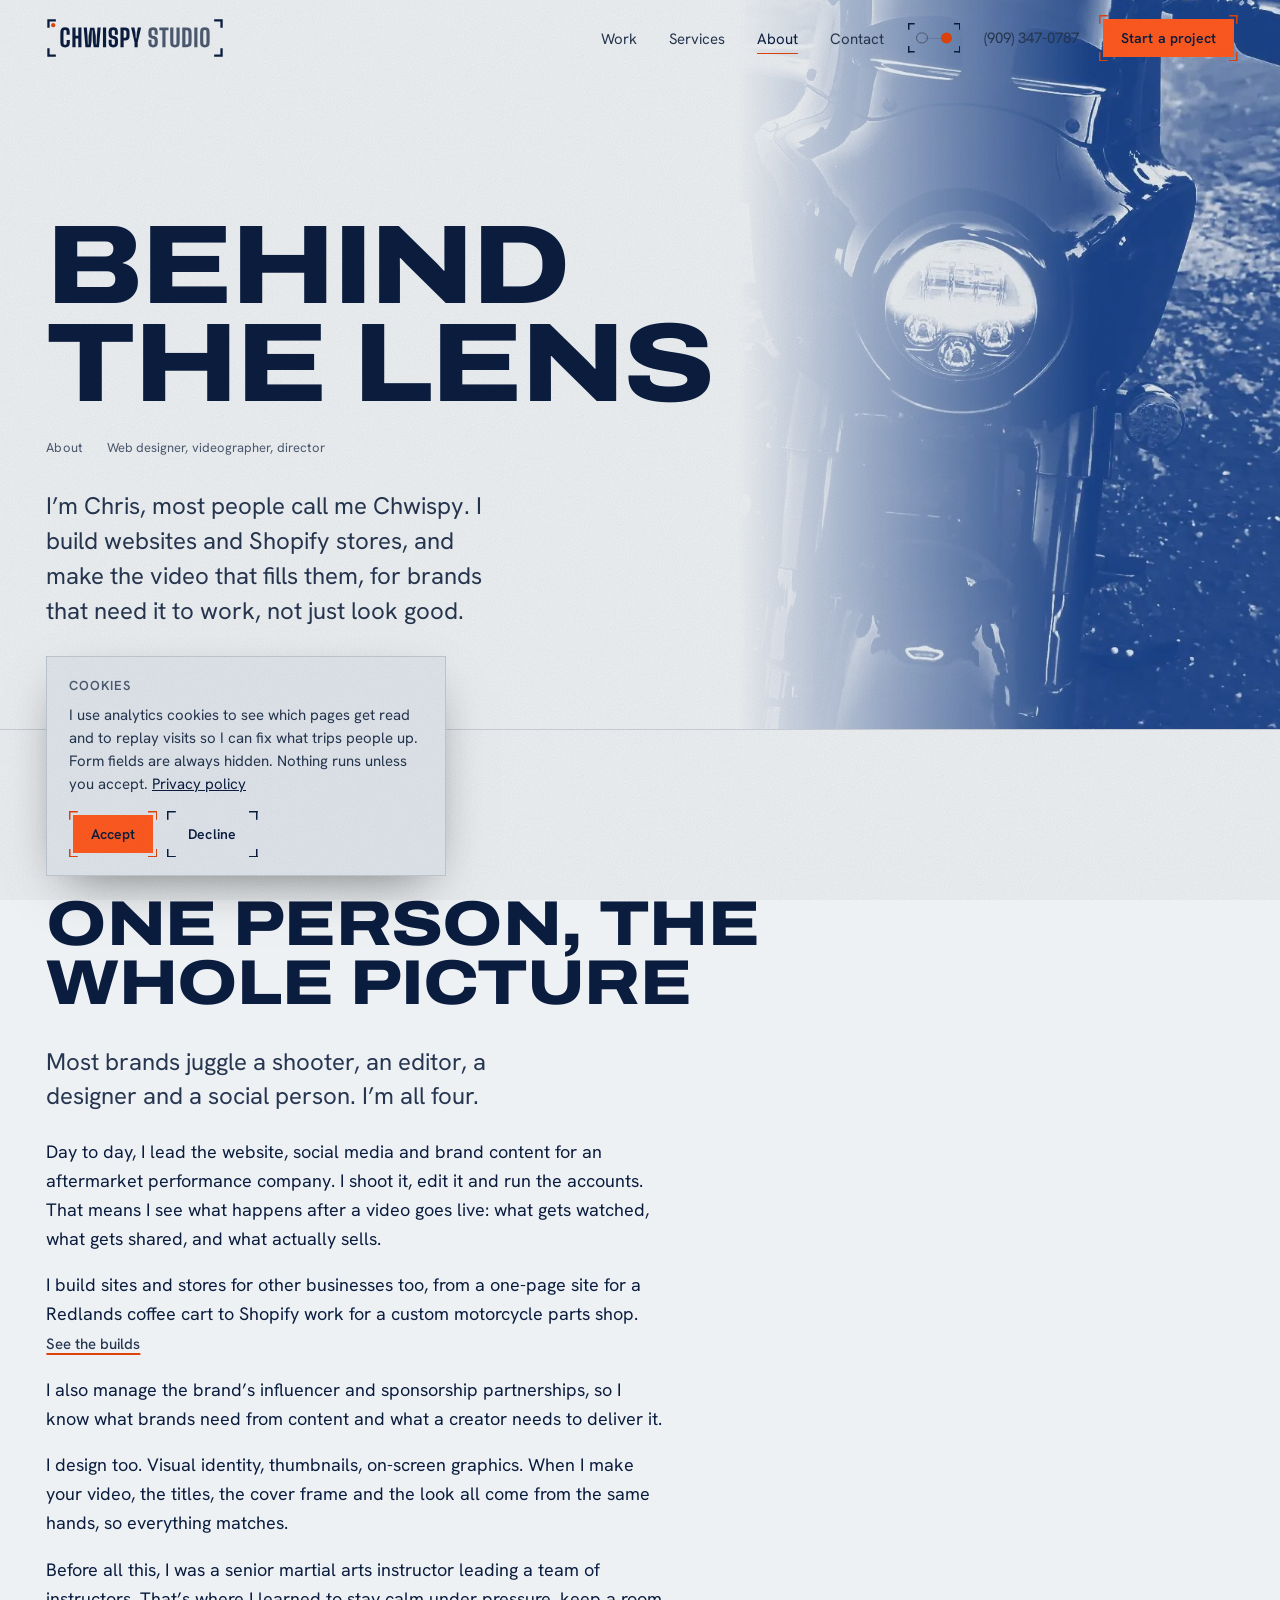
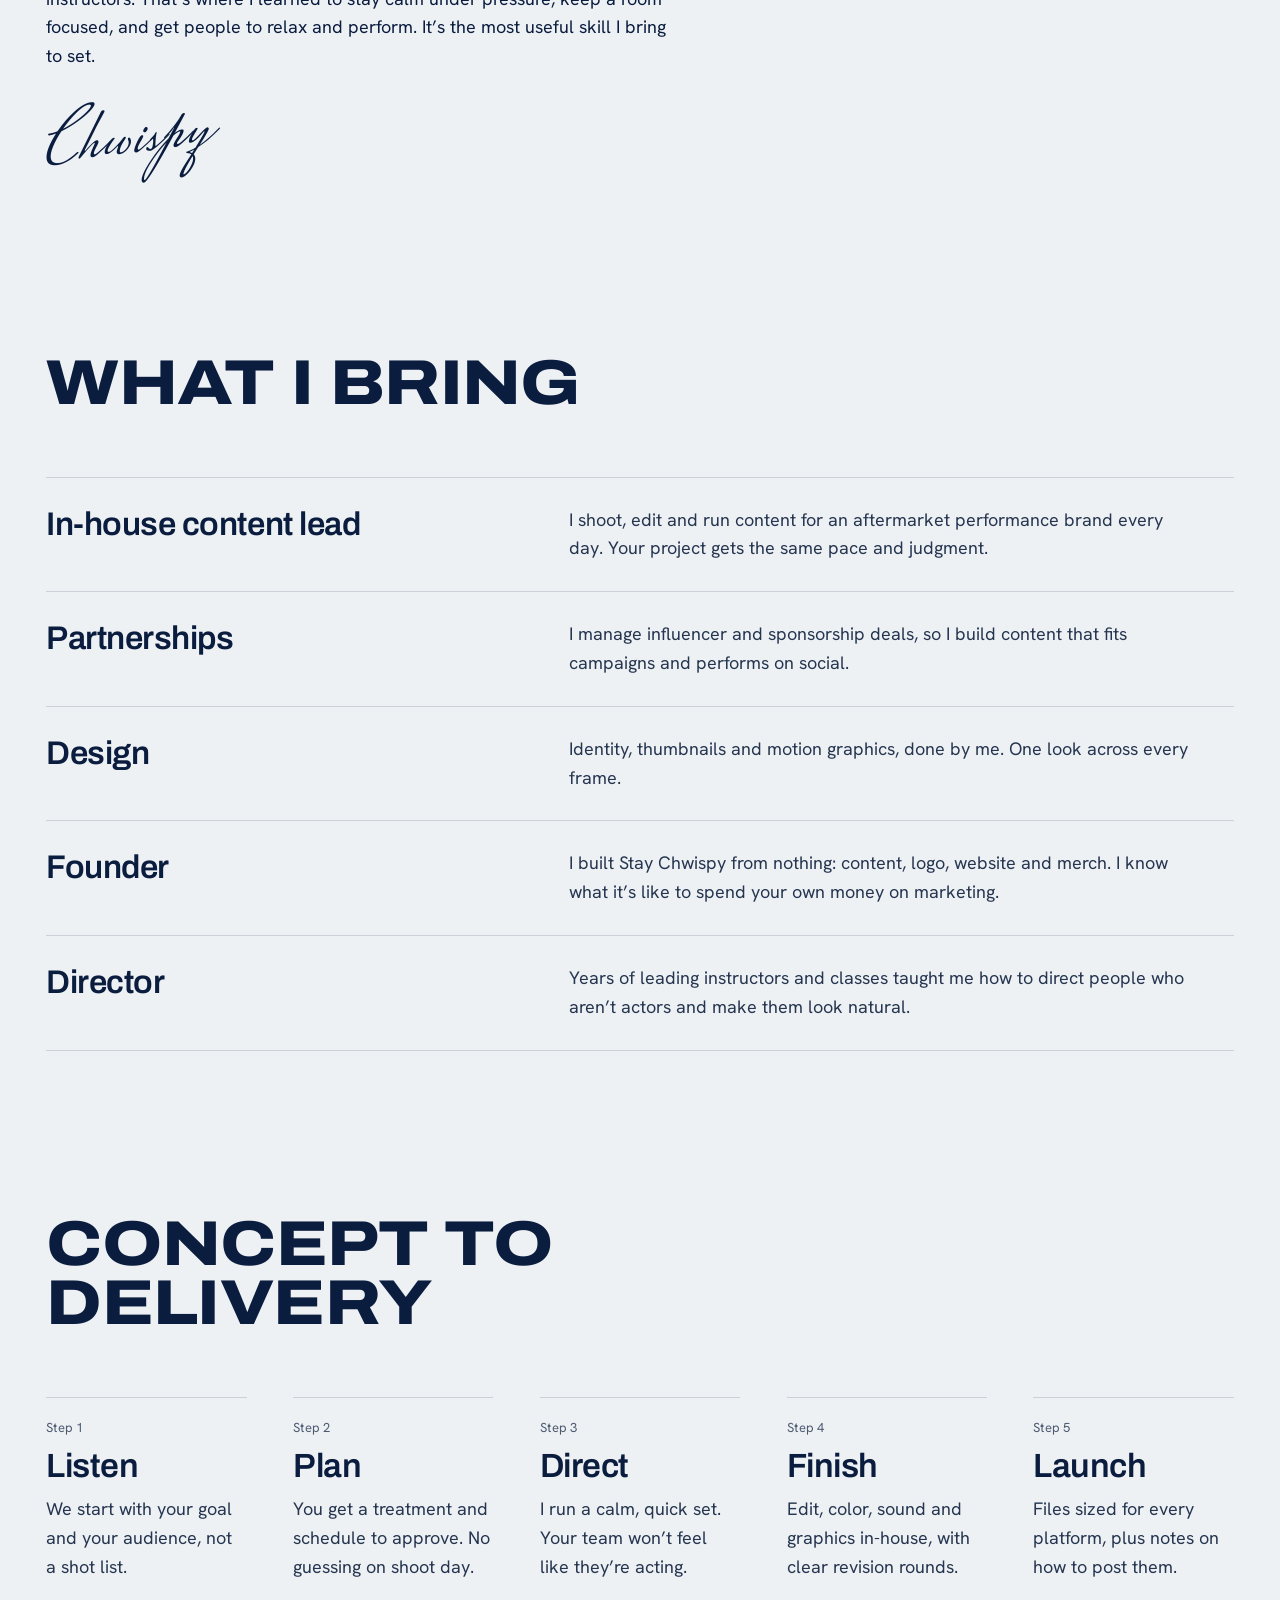
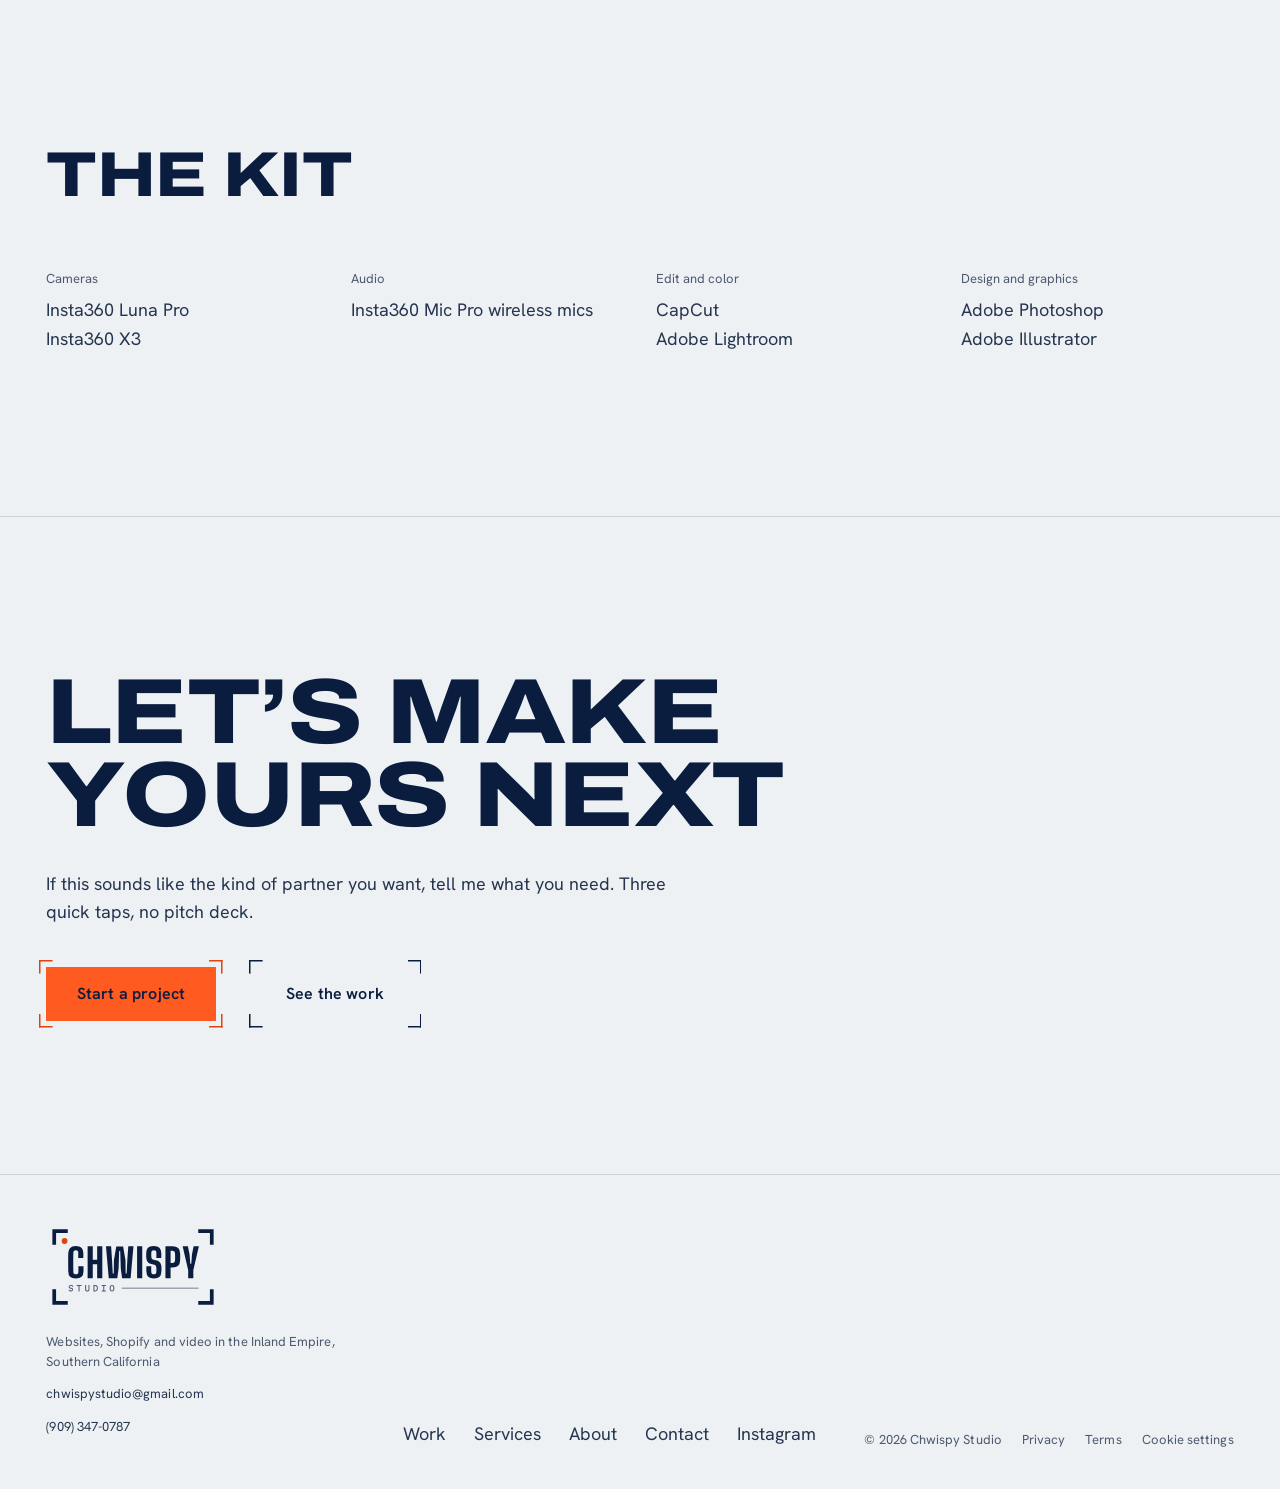
==== commit 5f32f195: "Add phone number and starting prices back Phone (909) 347-0787 in the header on wide screens, the me" ====
--- a/about.html
+++ b/about.html
@@ -27,7 +27,7 @@
   <link rel="preconnect" href="https://fonts.googleapis.com">
   <link rel="preconnect" href="https://fonts.gstatic.com" crossorigin>
   <link rel="stylesheet" href="https://fonts.googleapis.com/css2?family=Archivo:wdth,wght@100..125,500..800&family=Hanken+Grotesk:wght@400;500;600&family=Mrs+Saint+Delafield&display=swap">
-  <link rel="stylesheet" href="css/style.css?v=20261126a">
+  <link rel="stylesheet" href="css/style.css?v=20261126b">
   <script src="js/posthog.js?v=20261120b"></script>
   <script src="js/consent.js?v=20261120b" defer></script>
 </head>
@@ -48,6 +48,7 @@
         </ul>
       </nav>
       <button class="mode-switch mode-switch--header" type="button" role="switch" aria-checked="false" data-theme-toggle title="Switch to light mode"><span class="visually-hidden">Light mode</span><span class="mode-dot" aria-hidden="true"></span></button>
+      <a class="header-phone" href="tel:+19093470787">(909) 347-0787</a>
       <a class="btn btn-primary btn-small header-cta" href="contact.html#start">Start a project</a>
       <button class="menu-toggle" type="button" aria-expanded="false" aria-controls="menu" aria-label="Open menu"><span></span></button>
     </div>
@@ -63,7 +64,8 @@
     </nav>
     <a class="btn btn-primary btn-large" href="contact.html#start">Start a project</a>
     <div class="menu-mode"><span aria-hidden="true">Light mode</span><button class="mode-switch" type="button" role="switch" aria-checked="false" data-theme-toggle title="Switch to light mode"><span class="visually-hidden">Light mode</span><span class="mode-dot" aria-hidden="true"></span></button></div>
-    <p class="mono meta">@chwispystudio on Instagram</p>
+    <p class="mono meta"><a href="tel:+19093470787">Call or text (909) 347-0787</a></p>
+    <p class="mono meta menu-ig">@chwispystudio on Instagram</p>
   </div>
 
   <main id="main">
@@ -158,6 +160,7 @@
         <a class="wordmark wordmark-footer" href="index.html"><img class="logo-dark" src="assets/logo/chwispy-studio-stacked.svg" alt="Chwispy Studio" width="656" height="332" loading="lazy"><img class="logo-light" src="assets/logo/chwispy-studio-stacked-light.svg" alt="Chwispy Studio" width="656" height="332" loading="lazy"></a>
         <p class="mono" style="margin-top:.75rem">Websites, Shopify and video in the Inland Empire, Southern California</p>
         <p class="mono footer-email"><a href="contact.html#start" data-email="chwispystudio" data-email-host="gmail.com">Email me</a></p>
+        <p class="mono footer-phone"><a href="tel:+19093470787">(909) 347-0787</a></p>
       </div>
       <nav aria-label="Footer">
         <ul>
--- a/css/style.css
+++ b/css/style.css
@@ -227,6 +227,15 @@
 .menu-toggle[aria-expanded="true"] span { transform: translateY(2.5px) rotate(45deg); }
 .menu-toggle[aria-expanded="true"] span::before { transform: translateY(-5px) rotate(-90deg); }
 
+/* Phone: a quiet text link beside the CTA on wide screens; in the menu on phones. */
+.header-phone { display: none; flex: none; white-space: nowrap; font-size: var(--fs-small); color: var(--highlight); text-decoration: none; border-bottom: 1px solid transparent; padding-block: 0.25rem; font-variant-numeric: tabular-nums; }
+.header-phone:hover { color: var(--text); border-color: var(--accent-ink); }
+@media (min-width: 72em) { .header-phone { display: inline-block; } }
+.menu-overlay .menu-ig { margin-top: 0.5rem; }
+.hero-phone { margin: 1.25rem 0 0; color: var(--steel); }
+.hero-phone a { color: var(--text); text-underline-offset: 0.2em; }
+.site-footer .footer-phone { margin-top: 0.35rem; }
+
 /* Book a call stays visible at every width. */
 .site-header .header-cta { white-space: nowrap; flex: none; }
 @media (max-width: 55.99em) {
@@ -885,6 +894,7 @@
   padding-block: 0.85rem; border-bottom: 1px solid var(--line);
 }
 .addons .tier-price { font-size: 1.375rem; }
+.addons .tier-price--text { font-size: 1rem; max-width: none; text-align: right; }
 .addons-grid .fine-print { margin-block: 1.5rem; }
 .addons-note { margin: -0.75rem 0 1.5rem; color: var(--steel); font-size: var(--fs-small); }
 @media (min-width: 56em) { .addons-grid { grid-template-columns: 1.4fr 1fr; align-items: start; } }
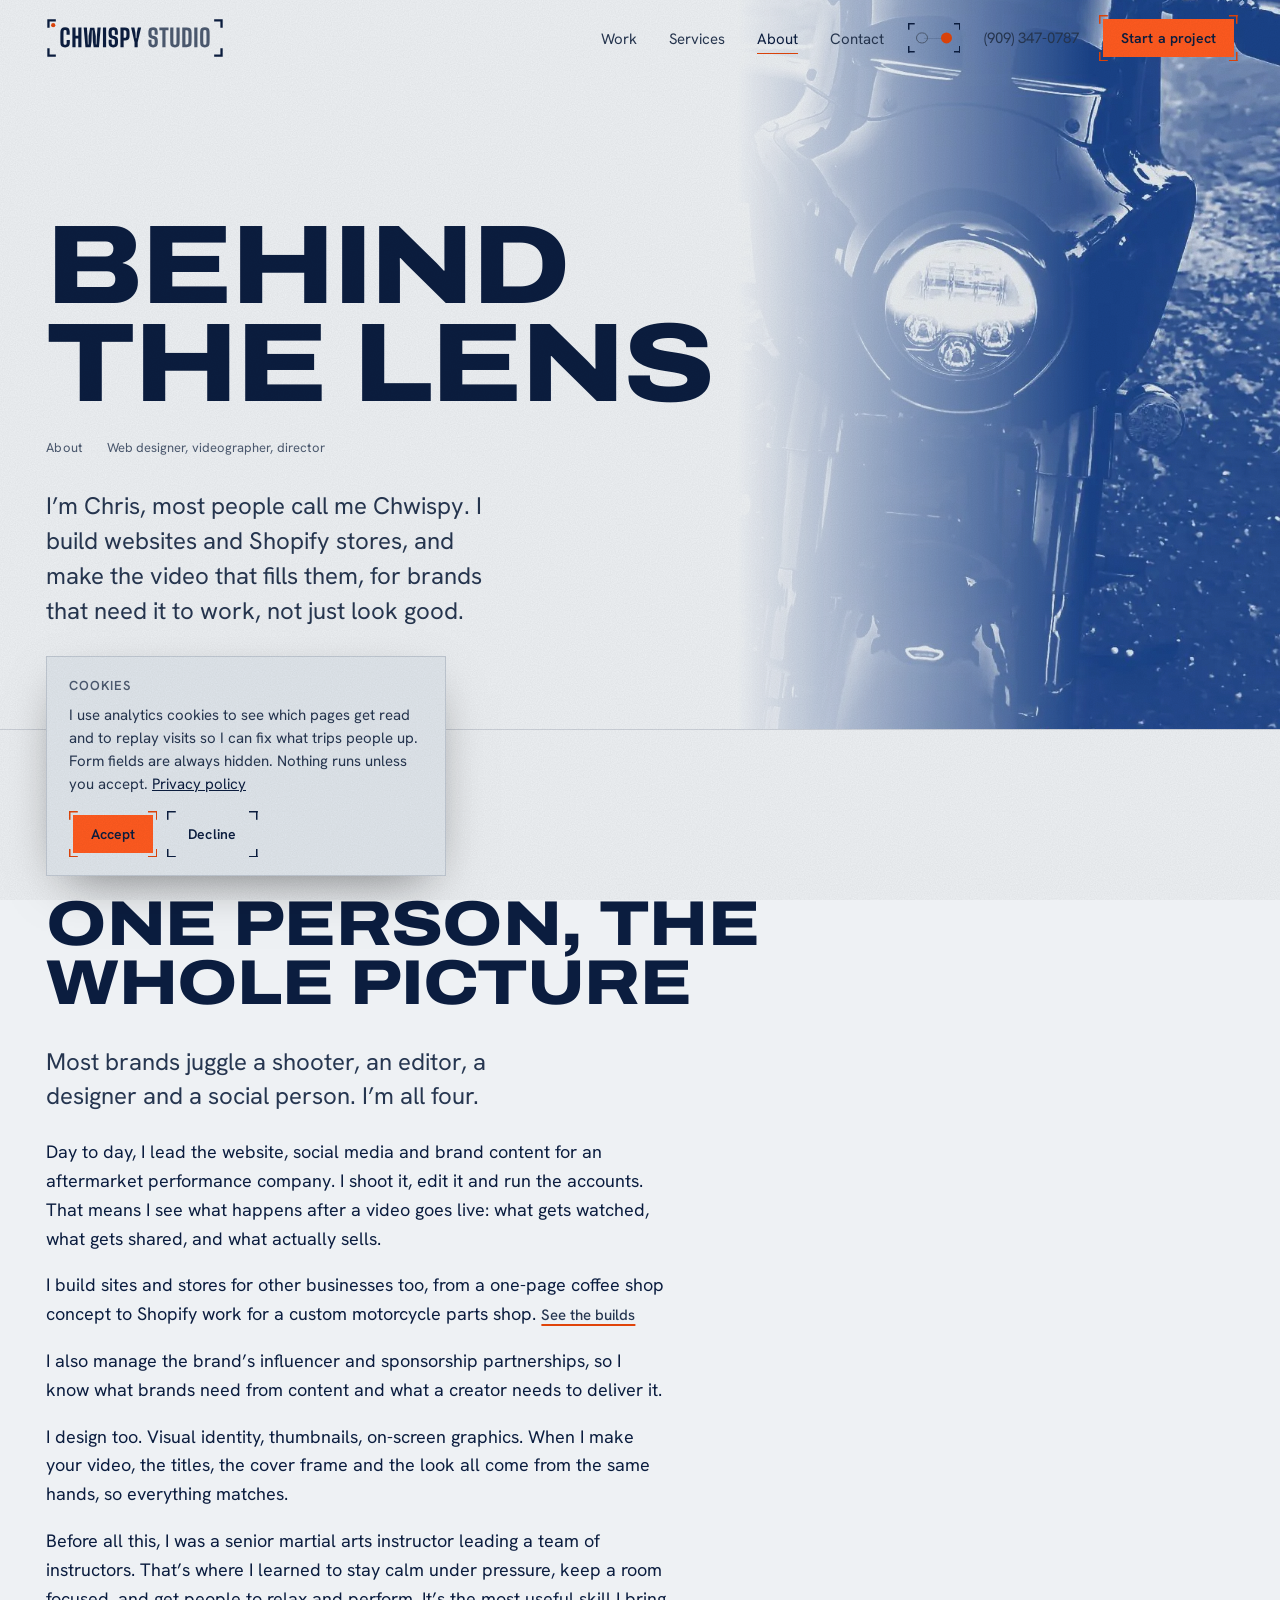
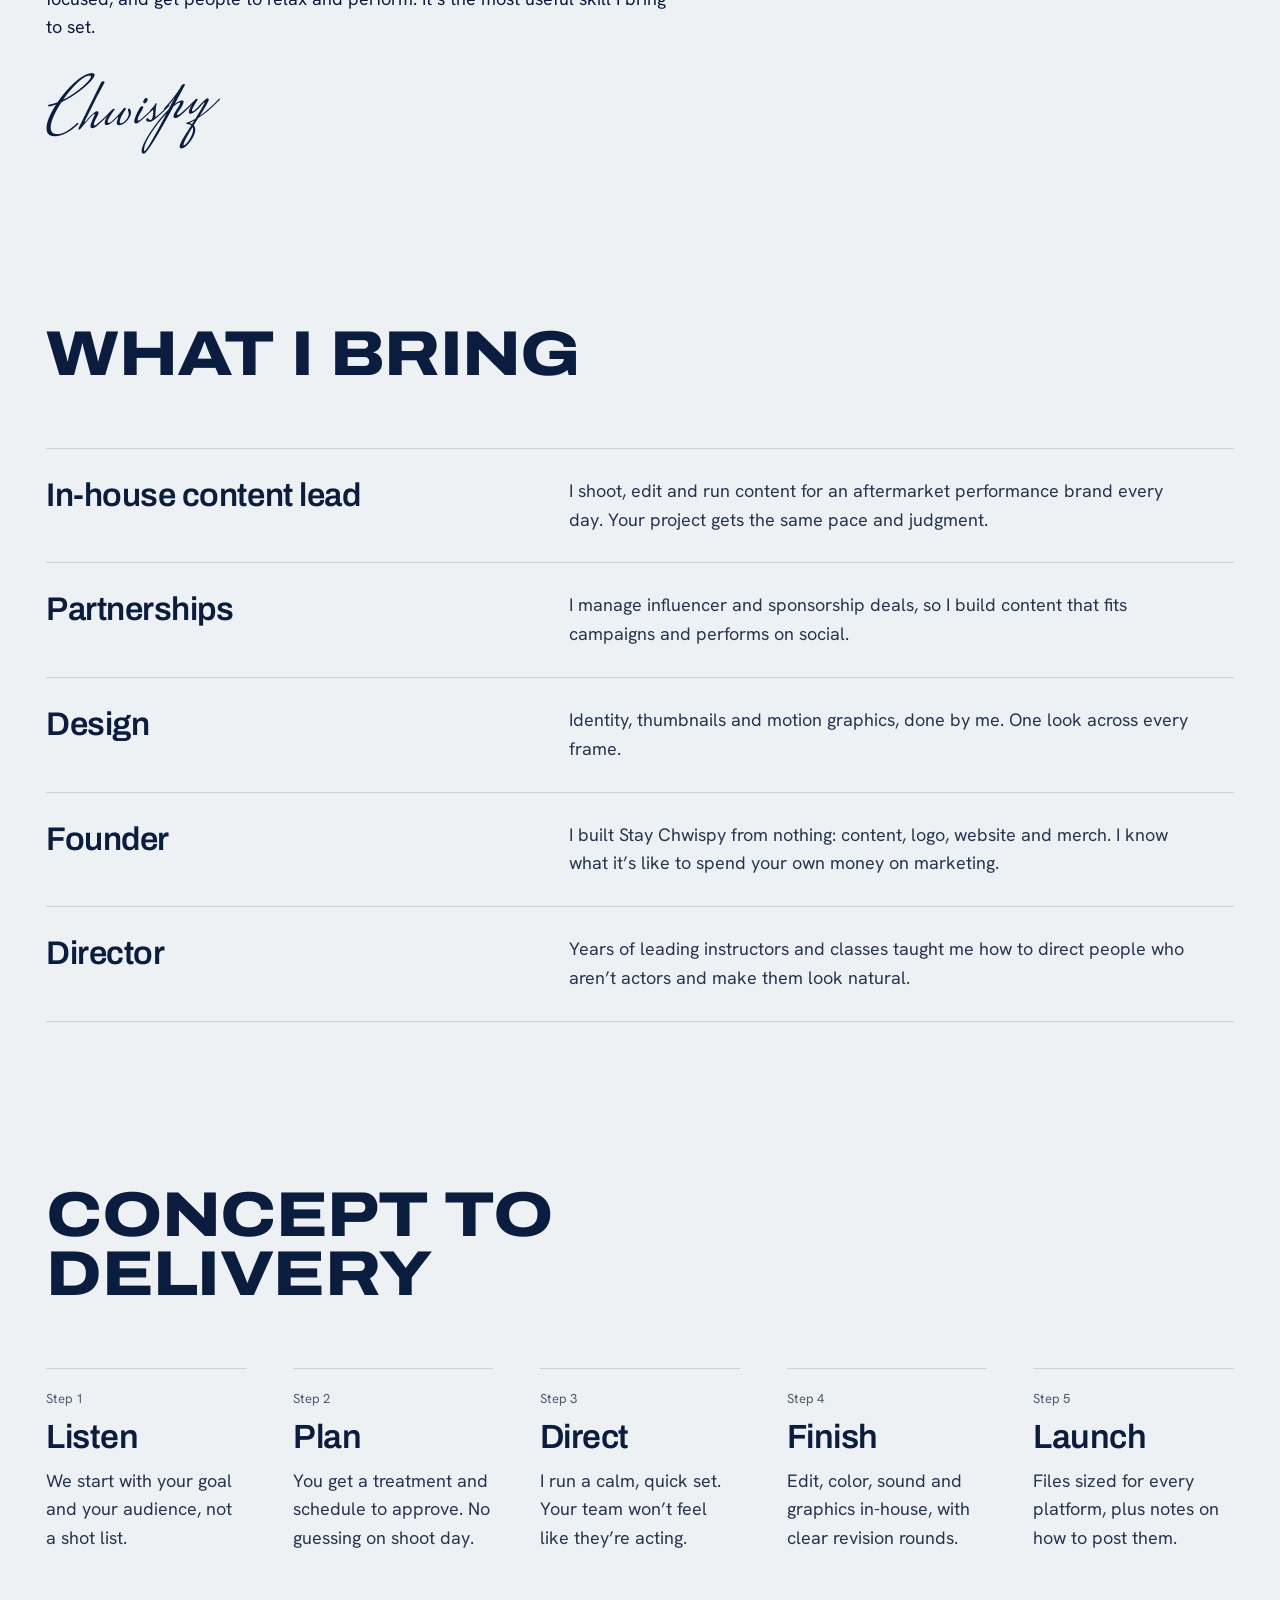
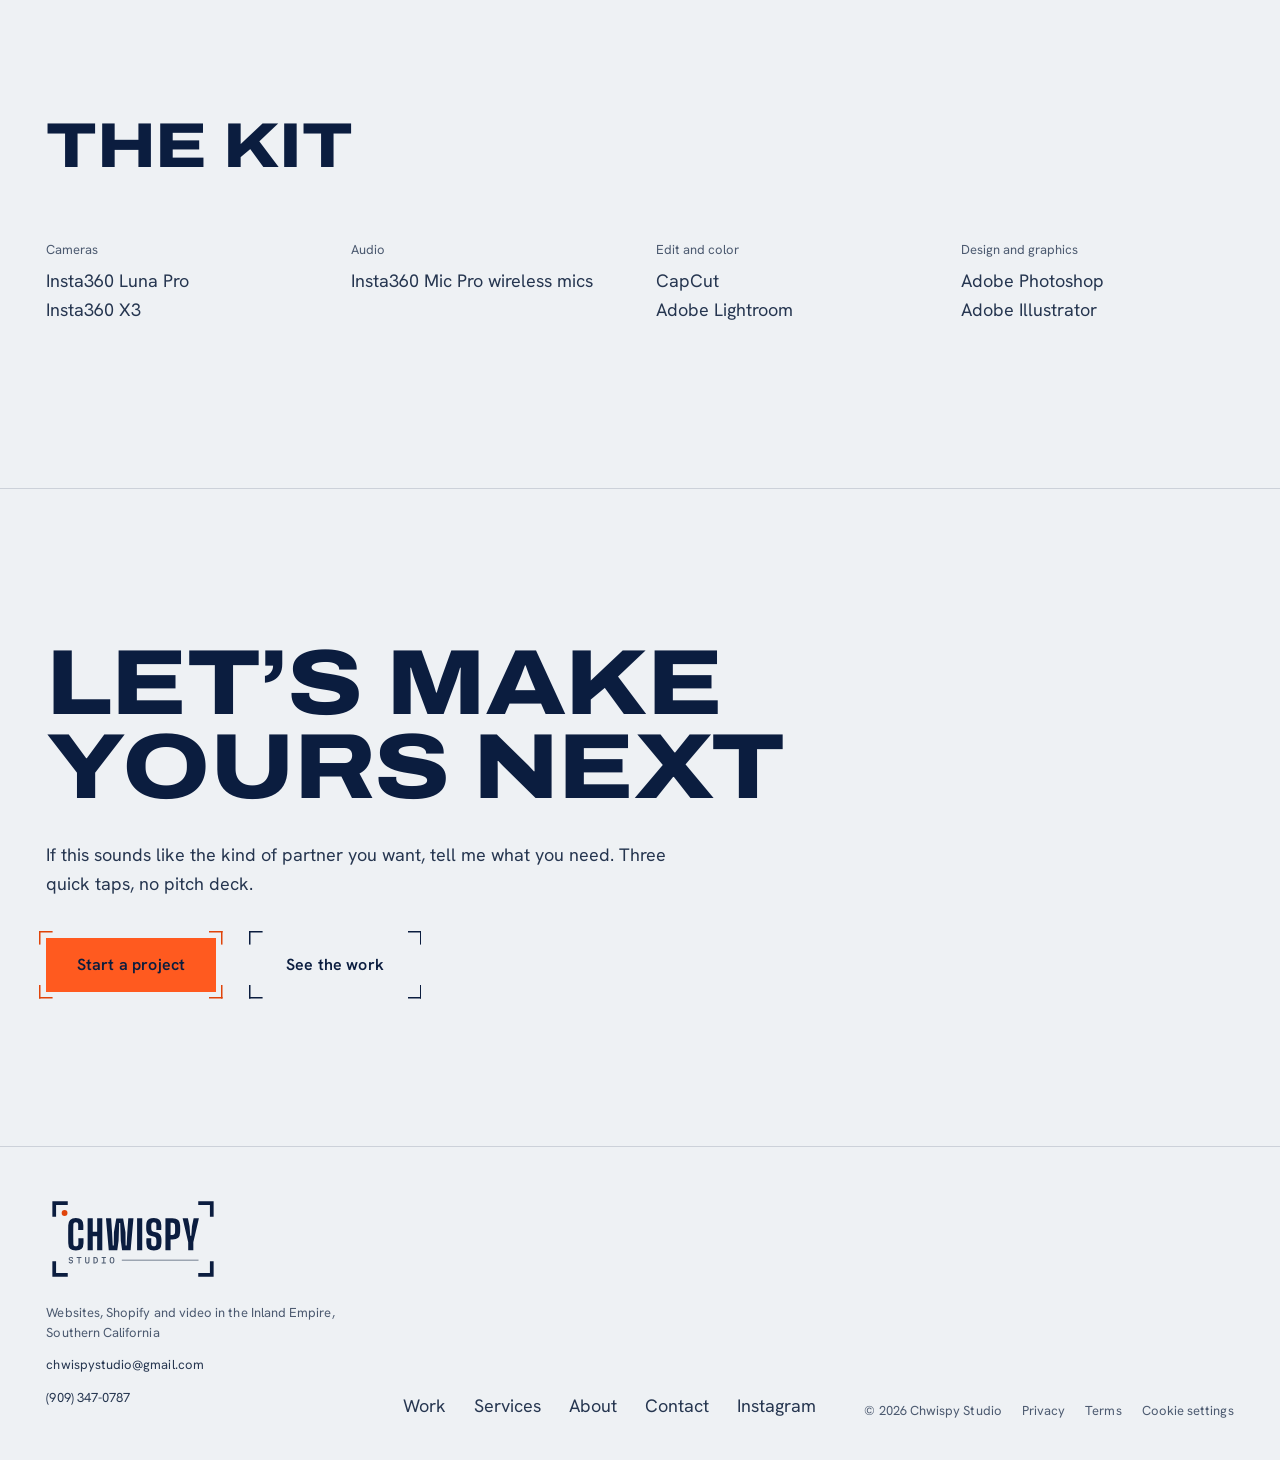
==== commit c5cc39d9: "Swap Pop Clutch for the Torque & Tamp concept Replace every Pop Clutch name, photo and detail on the" ====
--- a/about.html
+++ b/about.html
@@ -27,7 +27,7 @@
   <link rel="preconnect" href="https://fonts.googleapis.com">
   <link rel="preconnect" href="https://fonts.gstatic.com" crossorigin>
   <link rel="stylesheet" href="https://fonts.googleapis.com/css2?family=Archivo:wdth,wght@100..125,500..800&family=Hanken+Grotesk:wght@400;500;600&family=Mrs+Saint+Delafield&display=swap">
-  <link rel="stylesheet" href="css/style.css?v=20261126b">
+  <link rel="stylesheet" href="css/style.css?v=20261126e">
   <script src="js/posthog.js?v=20261120b"></script>
   <script src="js/consent.js?v=20261120b" defer></script>
 </head>
@@ -91,7 +91,7 @@
           <h2>One person, the whole picture</h2>
           <p class="lede" style="margin-bottom:1.5rem">Most brands juggle a shooter, an editor, a designer and a social person. I&rsquo;m all four.</p>
           <p>Day to day, I lead the website, social media and brand content for an aftermarket performance company. I shoot it, edit it and run the accounts. That means I see what happens after a video goes live: what gets watched, what gets shared, and what actually sells.</p>
-          <p>I build sites and stores for other businesses too, from a one-page site for a Redlands coffee cart to Shopify work for a custom motorcycle parts shop. <a class="text-link" href="work.html#web">See the builds</a></p>
+          <p>I build sites and stores for other businesses too, from a one-page coffee shop concept to Shopify work for a custom motorcycle parts shop. <a class="text-link" href="work.html#web">See the builds</a></p>
           <p>I also manage the brand&rsquo;s influencer and sponsorship partnerships, so I know what brands need from content and what a creator needs to deliver it.</p>
           <p>I design too. Visual identity, thumbnails, on-screen graphics. When I make your video, the titles, the cover frame and the look all come from the same hands, so everything matches.</p>
           <p>Before all this, I was a senior martial arts instructor leading a team of instructors. That&rsquo;s where I learned to stay calm under pressure, keep a room focused, and get people to relax and perform. It&rsquo;s the most useful skill I bring to set.</p>
--- a/css/style.css
+++ b/css/style.css
@@ -873,8 +873,95 @@
 }
 .tier-price--text { font-family: var(--body); font-weight: 500; font-size: 1rem; line-height: 1.3; white-space: normal; max-width: 9rem; }
 .tier-note { margin: 0; color: var(--steel); font-size: var(--fs-small); }
+/* Website levels: name and price on top, what's included underneath. */
+.tier--level { padding-block: 1.5rem; }
+.tier--level .level-list { grid-column: 1 / -1; margin-top: 0.85rem; gap: 0.45rem; font-size: var(--fs-small); color: var(--highlight); }
+.tier--level .level-list .level-base { color: var(--text); font-weight: 500; }
+.tier--level .level-list .level-note { padding-left: 0; margin-top: 0.3rem; color: var(--highlight); opacity: 0.85; }
+.tier--level .level-list .level-note::before { content: none; }
+.tier-from { display: block; font-family: var(--body); font-weight: 500; font-size: 0.75rem; letter-spacing: 0.04em; text-transform: uppercase; color: var(--steel); margin-bottom: 0.35rem; }
+.every-site { width: 100%; padding-top: 0.5rem; }
+.every-site h3 { font-size: var(--fs-small); font-weight: 500; letter-spacing: 0.04em; text-transform: uppercase; color: var(--steel); margin: 0 0 0.9rem; }
+.every-site .includes { font-size: var(--fs-small); gap: 0.5rem; }
 @media (min-width: 56em) {
   .package { grid-template-columns: minmax(0, 1fr) minmax(0, 1.5fr); gap: 3rem; align-items: start; }
+}
+
+/* Dial in your site (js/desk.js): seven settings on the left, a viewfinder
+   readout on the right that names the level. Square thumbs, no pills. */
+.package--desk { grid-template-columns: minmax(0, 1fr); }
+.package--desk .package-head .best-for { max-width: 48ch; }
+.desk { width: 100%; display: grid; gap: 2.5rem; }
+.desk-controls { display: grid; gap: 1.6rem; }
+.desk-row { display: grid; gap: 0.6rem; }
+.desk-label { display: flex; align-items: baseline; gap: 0.75rem; flex-wrap: wrap; }
+.desk-label label { font-weight: 600; font-size: 1.0625rem; color: var(--text); }
+.desk-val { margin-left: auto; font-size: var(--fs-small); color: var(--accent-ink); font-variant-numeric: tabular-nums; }
+.desk-ends { display: flex; justify-content: space-between; gap: 1rem; }
+.desk input[type="range"] {
+  --fill: 0%;
+  -webkit-appearance: none; appearance: none; width: 100%; height: 1.75rem; margin: 0;
+  background:
+    linear-gradient(var(--accent-ink) 0 0) 0 50% / var(--fill) 2px no-repeat,
+    linear-gradient(var(--line) 0 0) 0 50% / 100% 2px no-repeat;
+  cursor: pointer;
+}
+.desk input[type="range"]::-webkit-slider-runnable-track { height: 1.75rem; background: transparent; }
+.desk input[type="range"]::-moz-range-track { height: 1.75rem; background: transparent; }
+.desk input[type="range"]::-webkit-slider-thumb {
+  -webkit-appearance: none; width: 1.1rem; height: 1.75rem; border-radius: 0;
+  background: var(--bg); border: 2px solid var(--accent-ink);
+}
+.desk input[type="range"]::-moz-range-thumb {
+  width: 1.1rem; height: 1.75rem; border-radius: 0; box-sizing: border-box;
+  background: var(--bg); border: 2px solid var(--accent-ink);
+}
+.desk input[type="range"]:focus-visible { outline: 2px solid var(--accent-ink); outline-offset: 4px; }
+.desk-readout { display: grid; gap: 1.1rem; align-content: start; }
+.desk-frame {
+  --bc: var(--text); --bl: 1rem; --bw: 1.5px; --gap: 0px;
+  position: relative; padding: 1.75rem 1.5rem 1.6rem; background: var(--surface);
+}
+.desk-frame::before {
+  content: ""; position: absolute; inset: 0; pointer-events: none;
+  background:
+    linear-gradient(var(--bc) 0 0) 0 0 / var(--bl) var(--bw),
+    linear-gradient(var(--bc) 0 0) 0 0 / var(--bw) var(--bl),
+    linear-gradient(var(--bc) 0 0) 100% 0 / var(--bl) var(--bw),
+    linear-gradient(var(--bc) 0 0) 100% 0 / var(--bw) var(--bl),
+    linear-gradient(var(--bc) 0 0) 0 100% / var(--bl) var(--bw),
+    linear-gradient(var(--bc) 0 0) 0 100% / var(--bw) var(--bl),
+    linear-gradient(var(--bc) 0 0) 100% 100% / var(--bl) var(--bw),
+    linear-gradient(var(--bc) 0 0) 100% 100% / var(--bw) var(--bl);
+  background-repeat: no-repeat;
+}
+.desk-rec { display: flex; align-items: center; gap: 0.5rem; margin: 0 0 0.9rem; }
+.rec-dot { width: 0.55rem; height: 0.55rem; border-radius: 50%; background: var(--accent-ink); }
+.desk-level { font-family: var(--display); font-weight: 800; font-size: clamp(2rem, 1.6rem + 1.6vw, 2.75rem); line-height: 1; text-transform: uppercase; letter-spacing: -0.01em; margin: 0; color: var(--text); }
+.desk-price { font-family: var(--display); font-weight: 700; font-size: 1.35rem; margin: 0.6rem 0 0; color: var(--text); font-variant-numeric: tabular-nums; }
+.desk-extras { list-style: none; margin: 0.9rem 0 0; padding: 0; display: grid; gap: 0.35rem; font-size: var(--fs-small); color: var(--highlight); }
+.desk-extras:empty { display: none; }
+.desk-extras li::before { content: "+ "; color: var(--accent-ink); }
+.desk-hint { margin: 0; display: grid; gap: 0.3rem; font-size: var(--fs-small); color: var(--highlight); }
+.desk-actions { display: flex; flex-wrap: wrap; gap: 1.25rem; align-items: center; margin-top: 0.5rem; padding: 6px; }
+@media (prefers-reduced-motion: no-preference) {
+  .rec-dot { animation: rec-blink 1.6s steps(2, jump-none) infinite; }
+}
+@keyframes rec-blink { 50% { opacity: 0.25; } }
+/* Phones: the readout rides along the bottom while you slide. */
+@media (max-width: 55.99em) {
+  .desk { row-gap: 1.1rem; }
+  .desk-readout { display: contents; }
+  .desk-frame { display: flex; flex-wrap: wrap; align-items: baseline; column-gap: 0.6rem; margin-top: 1.4rem; position: sticky; bottom: 0.75rem; z-index: 5; padding: 1rem 1.1rem 1.05rem; box-shadow: 0 10px 30px rgba(0, 0, 0, 0.25); }
+  .desk-rec { margin-bottom: 0.45rem; }
+  .desk-rec, .desk-extras { flex-basis: 100%; }
+  .desk-level { font-size: 1.4rem; }
+  .desk-price { white-space: nowrap; margin: 0; font-size: 1.05rem; }
+  .desk-extras { margin-top: 0.5rem; font-size: 0.875rem; }
+}
+@media (min-width: 56em) {
+  .desk { grid-template-columns: minmax(0, 1.35fr) minmax(0, 1fr); gap: 4rem; align-items: start; }
+  .desk-readout { position: sticky; top: calc(var(--header-h) + 1.5rem); }
 }
 
 /* Cancellation policy: a readable list, nested tiers indented. */
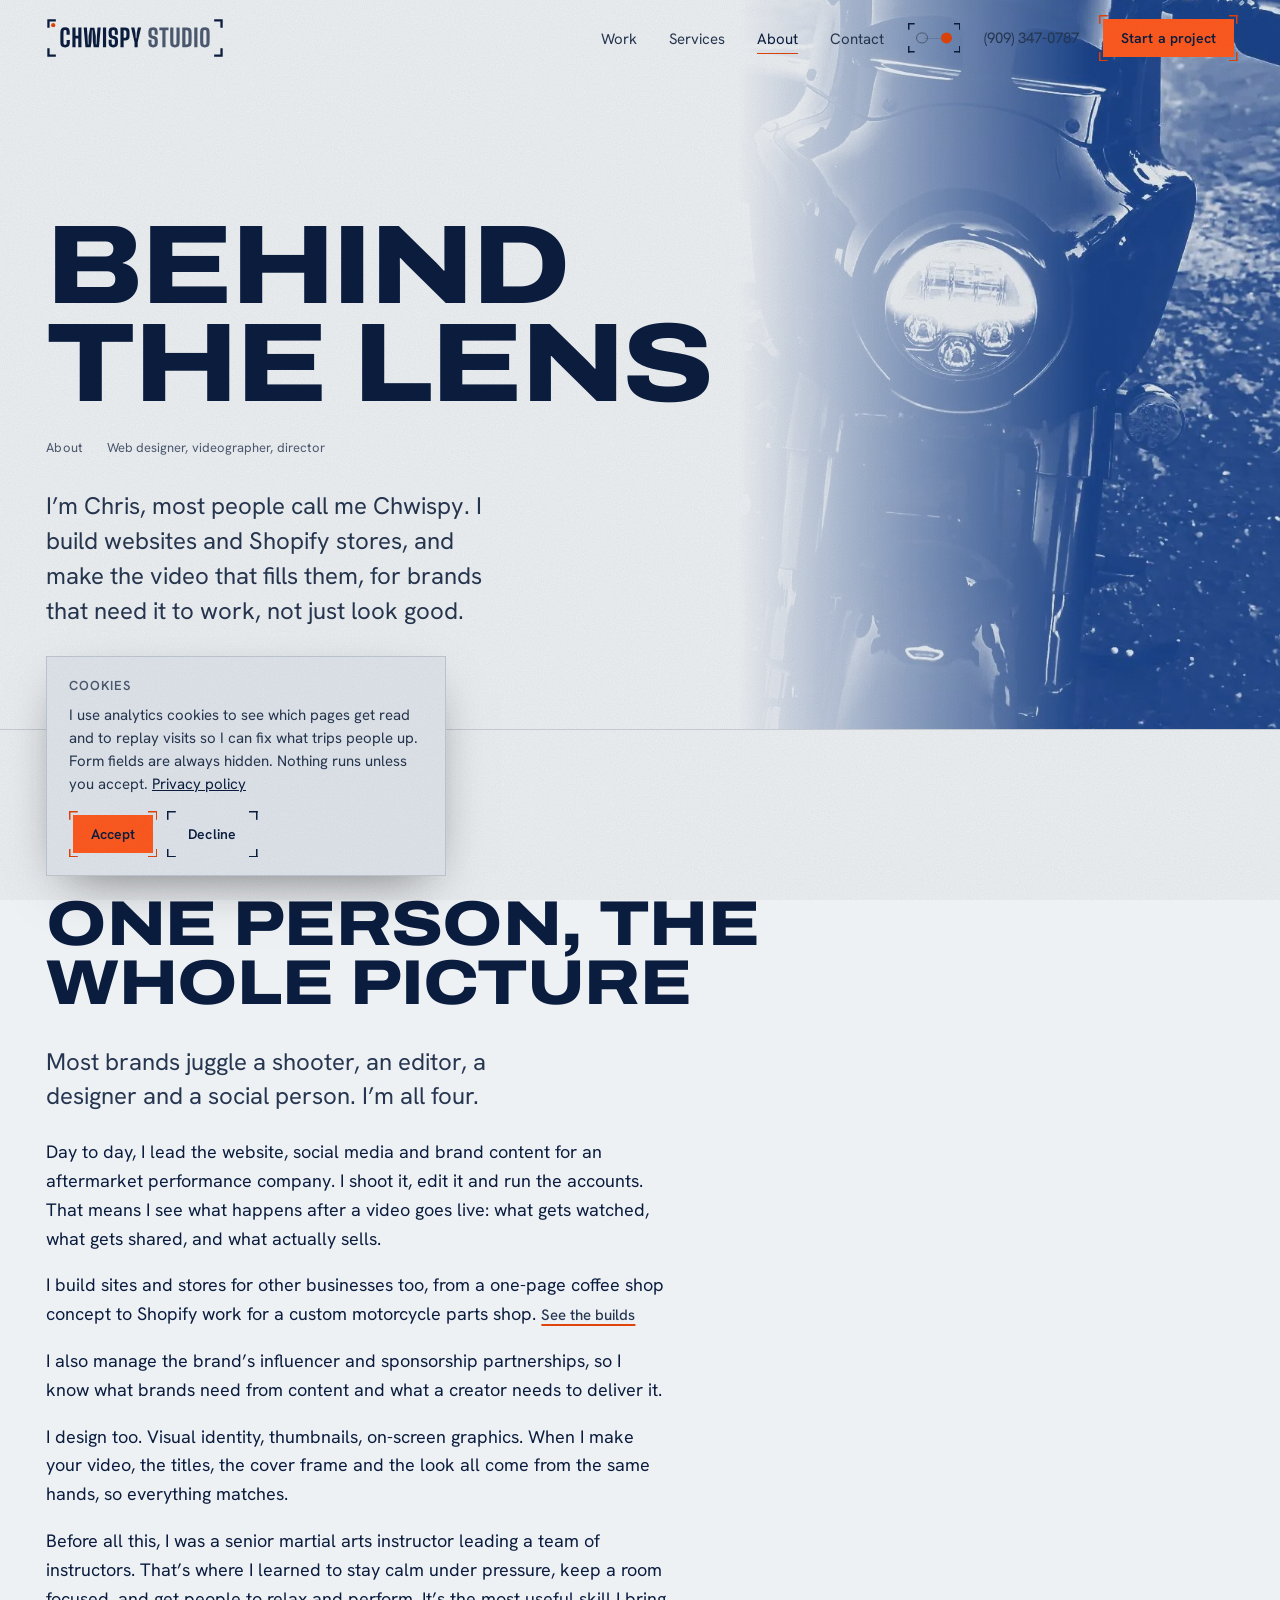
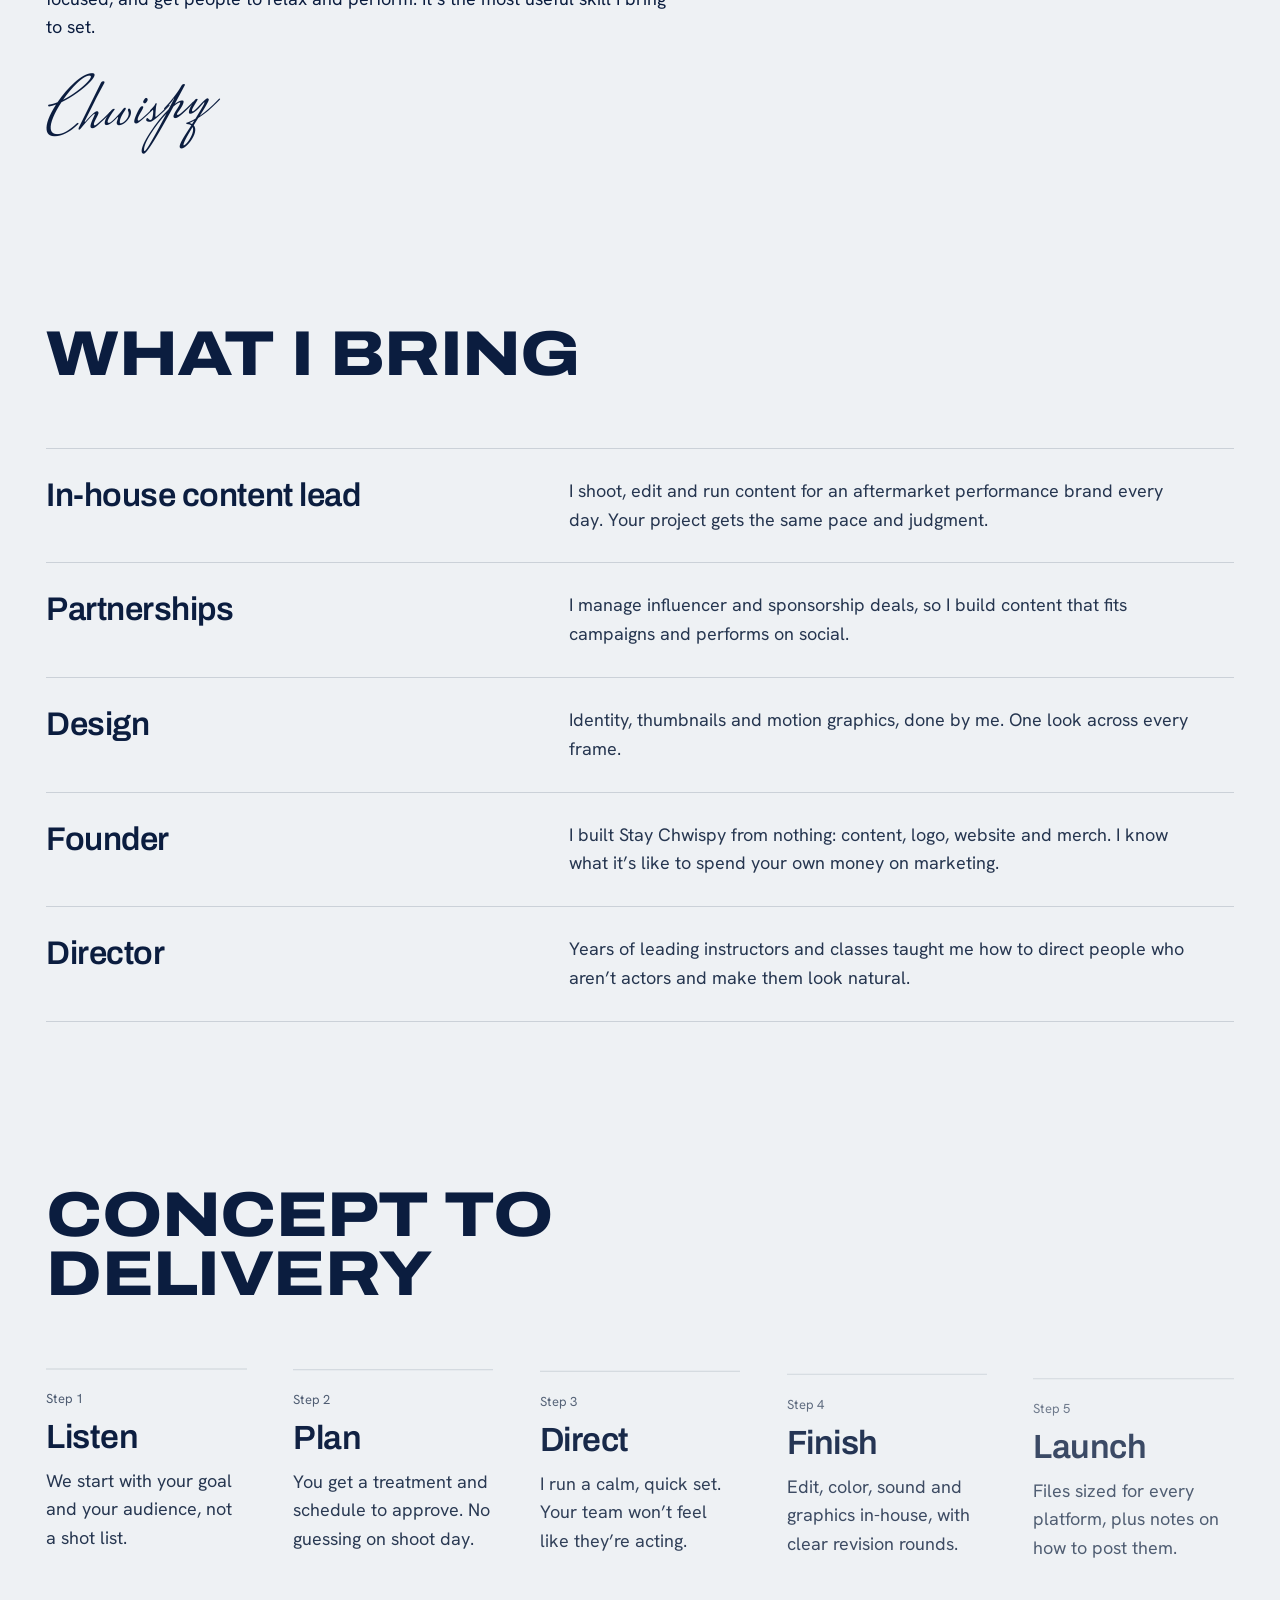
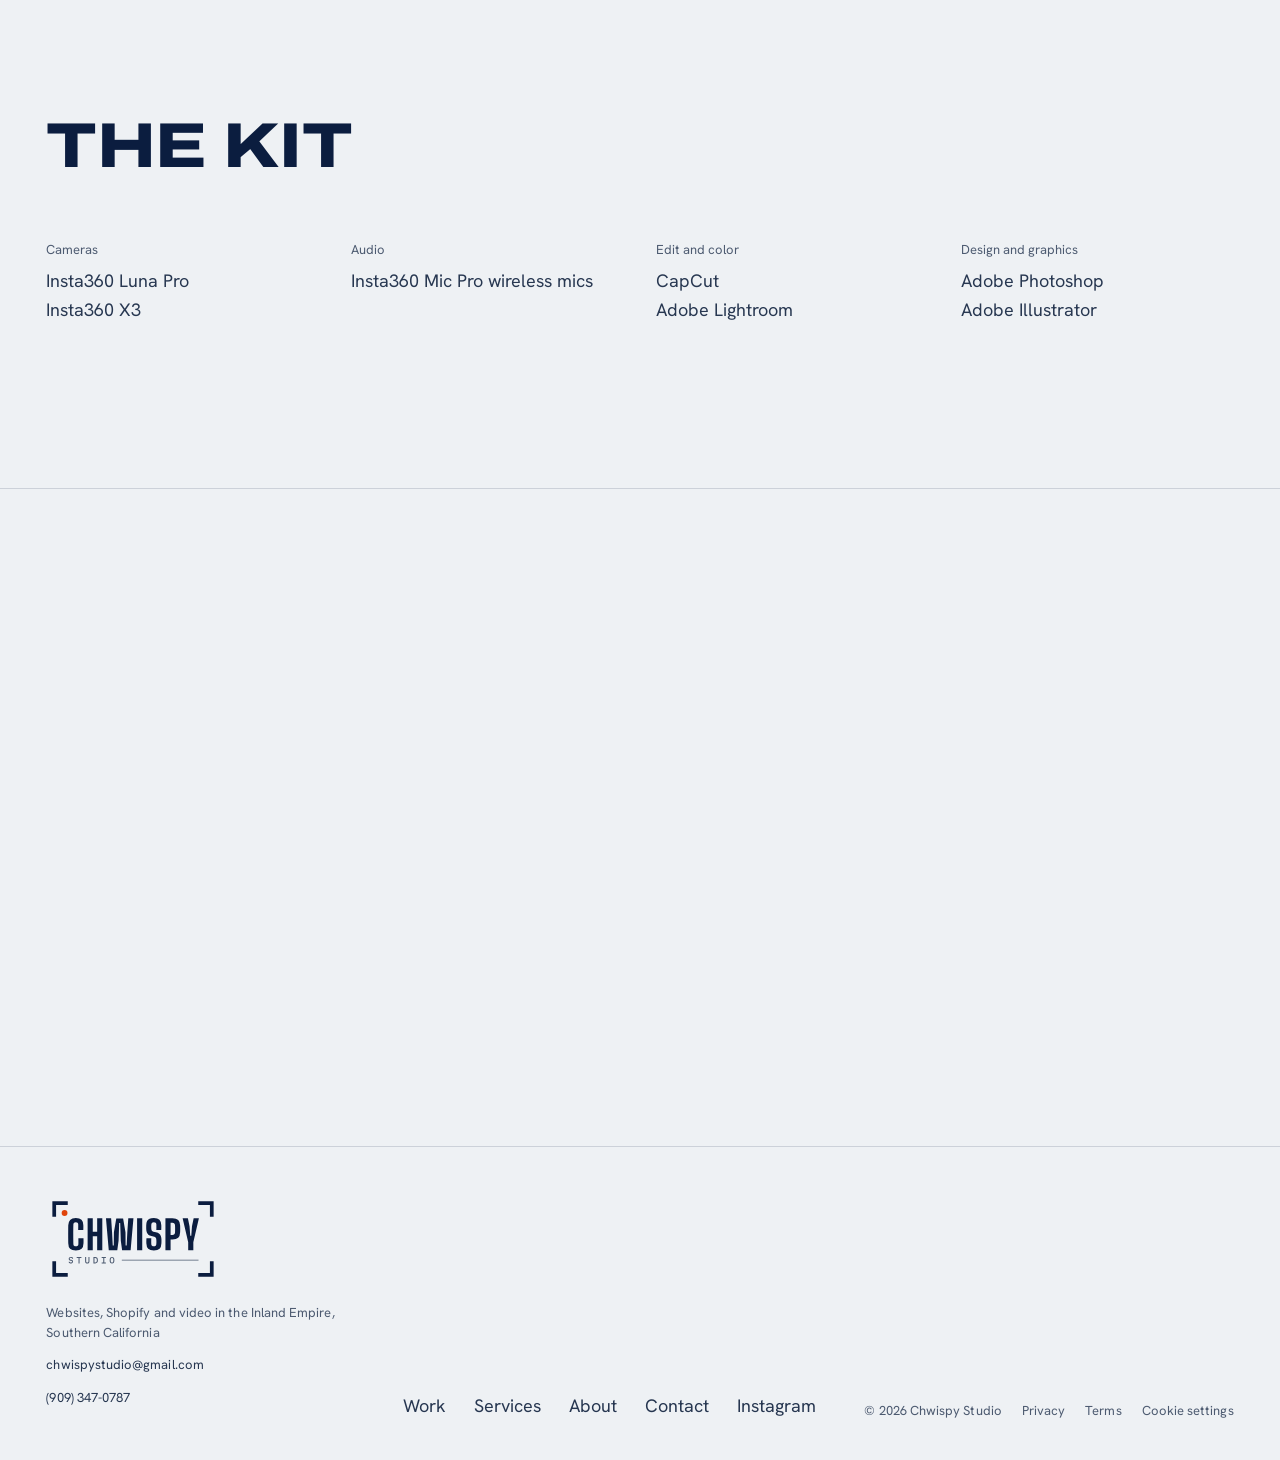
==== commit f6dedf85: "Add Anime.js v4 animations: hero intro, title reveals, scroll reveals - Self-host Anime.js 4.5.0 in " ====
--- a/about.html
+++ b/about.html
@@ -21,13 +21,15 @@
 
   <script>/* Pick the colour mode before the page paints: the visitor's saved choice, else their system setting. */
   (function(){var t;try{t=localStorage.getItem("cs-theme")}catch(e){}if(t!=="light"&&t!=="dark"){t=window.matchMedia&&matchMedia("(prefers-color-scheme: light)").matches?"light":"dark"}document.documentElement.setAttribute("data-theme",t)})();</script>
+  <script>/* Animations: hide the pieces js/motion.js animates in, unless the visitor asked for reduced motion. If it never loads, show everything. */
+  (function(){var d=document.documentElement;if(window.matchMedia&&matchMedia("(prefers-reduced-motion: reduce)").matches)return;d.classList.add("motion");setTimeout(function(){if(!d.classList.contains("motion-on"))d.classList.remove("motion")},2500)})();</script>
   <link rel="icon" href="assets/icons/favicon.ico" sizes="any">
   <link rel="icon" href="assets/icons/favicon.svg" type="image/svg+xml" data-favicon>
   <link rel="apple-touch-icon" href="assets/icons/apple-touch-icon.png">
   <link rel="preconnect" href="https://fonts.googleapis.com">
   <link rel="preconnect" href="https://fonts.gstatic.com" crossorigin>
   <link rel="stylesheet" href="https://fonts.googleapis.com/css2?family=Archivo:wdth,wght@100..125,500..800&family=Hanken+Grotesk:wght@400;500;600&family=Mrs+Saint+Delafield&display=swap">
-  <link rel="stylesheet" href="css/style.css?v=20261126e">
+  <link rel="stylesheet" href="css/style.css?v=20261126f">
   <script src="js/posthog.js?v=20261120b"></script>
   <script src="js/consent.js?v=20261120b" defer></script>
 </head>
@@ -175,6 +177,8 @@
     </div>
   </footer>
 
+  <script src="js/vendor/anime.umd.min.js?v=4.5.0" defer></script>
+  <script src="js/motion.js?v=20261126a" defer></script>
   <script src="js/main.js" defer></script>
 </body>
 </html>
--- a/css/style.css
+++ b/css/style.css
@@ -517,7 +517,7 @@
   color: var(--text);
   display: flex; flex-wrap: wrap; column-gap: 0.22em;
 }
-.hero-mark span + span { color: var(--studio); }
+.hero-mark > span + span { color: var(--studio); }
 @media (min-width: 48em) {
   .hero-mark { font-size: 8.6vw; flex-wrap: nowrap; }
 }
@@ -1206,6 +1206,22 @@
   .consent { right: auto; bottom: 1.5rem; }
 }
 
+/* 12b. ANIME.JS MOTION -----------------------------------------------------
+   js/motion.js animates these in. The head script only adds .motion to <html>
+   when the visitor hasn't asked for reduced motion, and takes it off again if
+   the script never loads, so nothing stays hidden. */
+html.motion .tile-copy > *,
+html.motion .hero-grid > .tile:not(.tile-copy),
+html.motion .hero-mark,
+html.motion .page-hero .wrap > *,
+html.motion [data-reveal],
+html.motion :is(.service-cards, .build-rows, .steps, .logos, .quotes) > *,
+html.motion :is(.featured, .work-grid) > .card { opacity: 0; }
+html.motion-on .work-grid .card { animation: none; }
+/* Split words and letters need to be inline blocks to move. */
+.motion-on .hero h1 > span, .motion-on .page-hero h1 > span { will-change: transform; }
+.hero-mark > span { display: inline-block; }
+
 /* 13. REDUCED MOTION -------------------------------------------------------
    No autoplay (handled in main.js), no fades on load, no zooms. */
 @media (prefers-reduced-motion: reduce) {
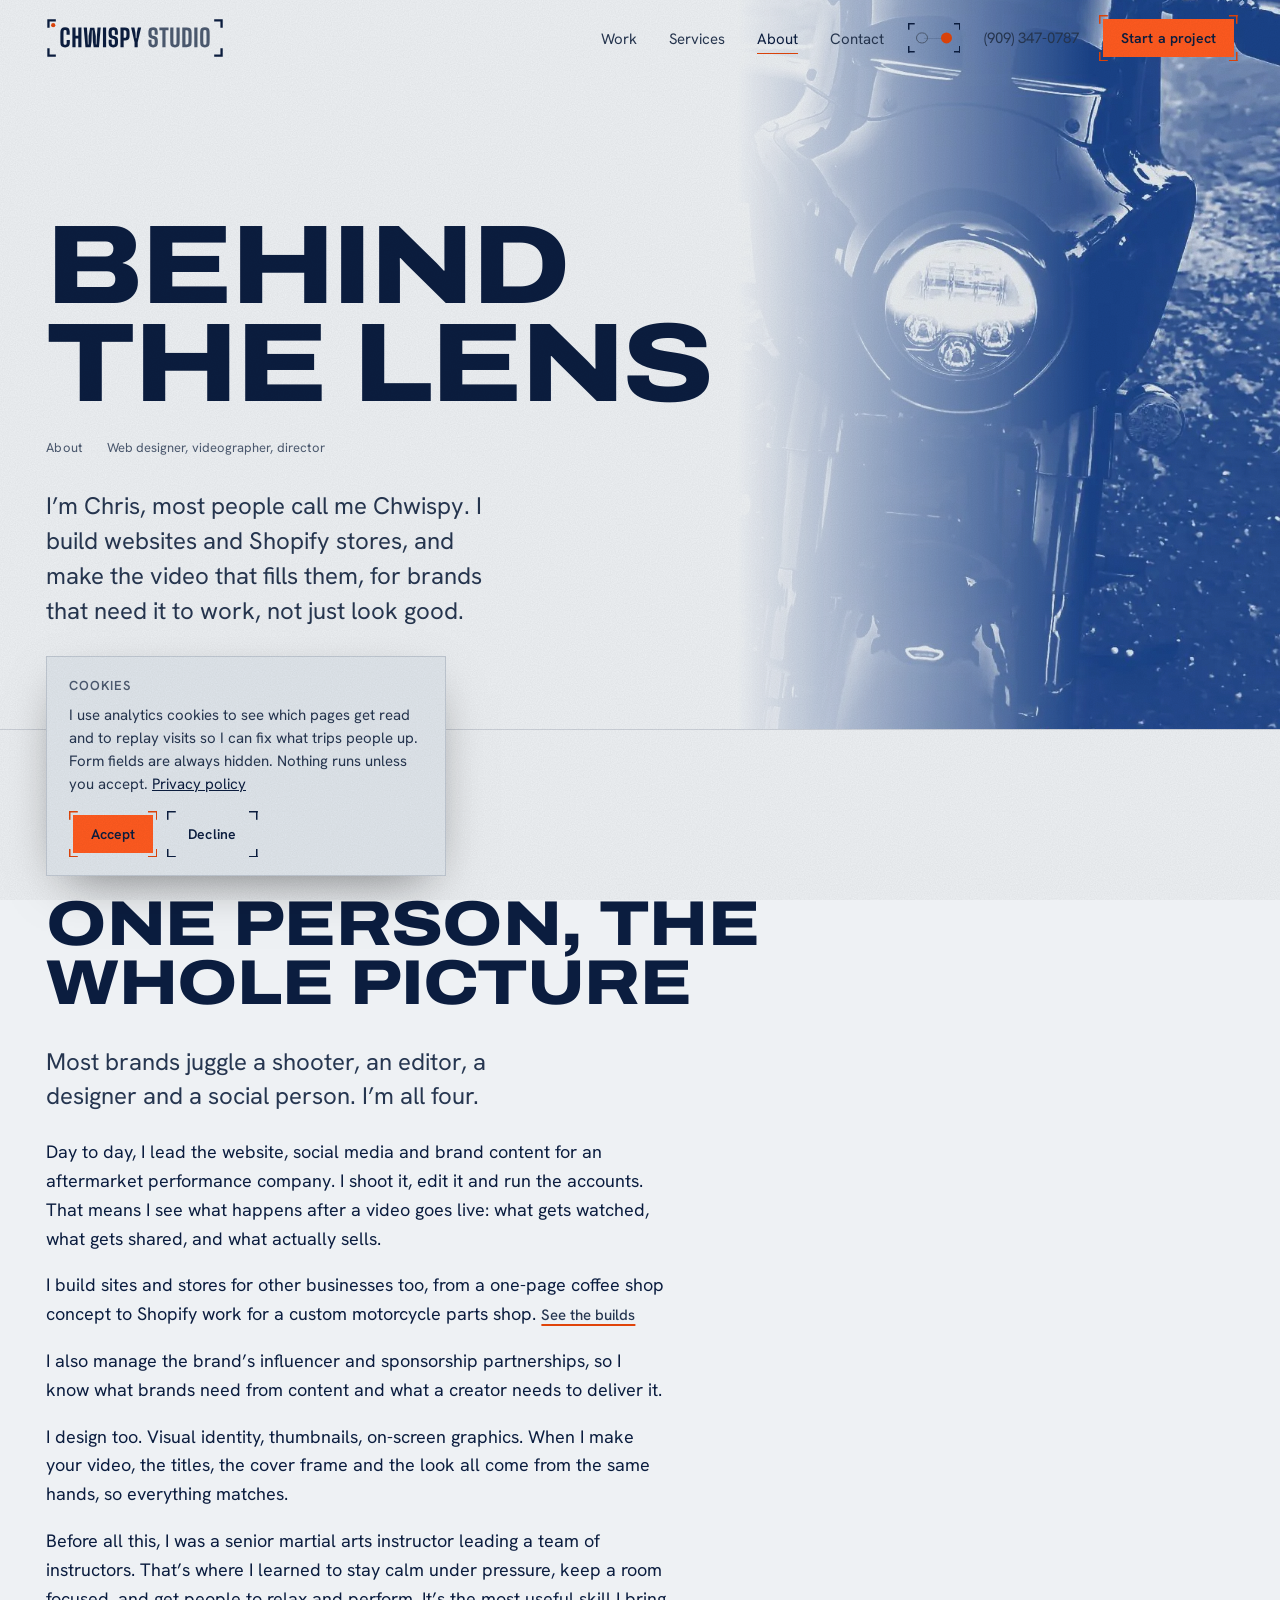
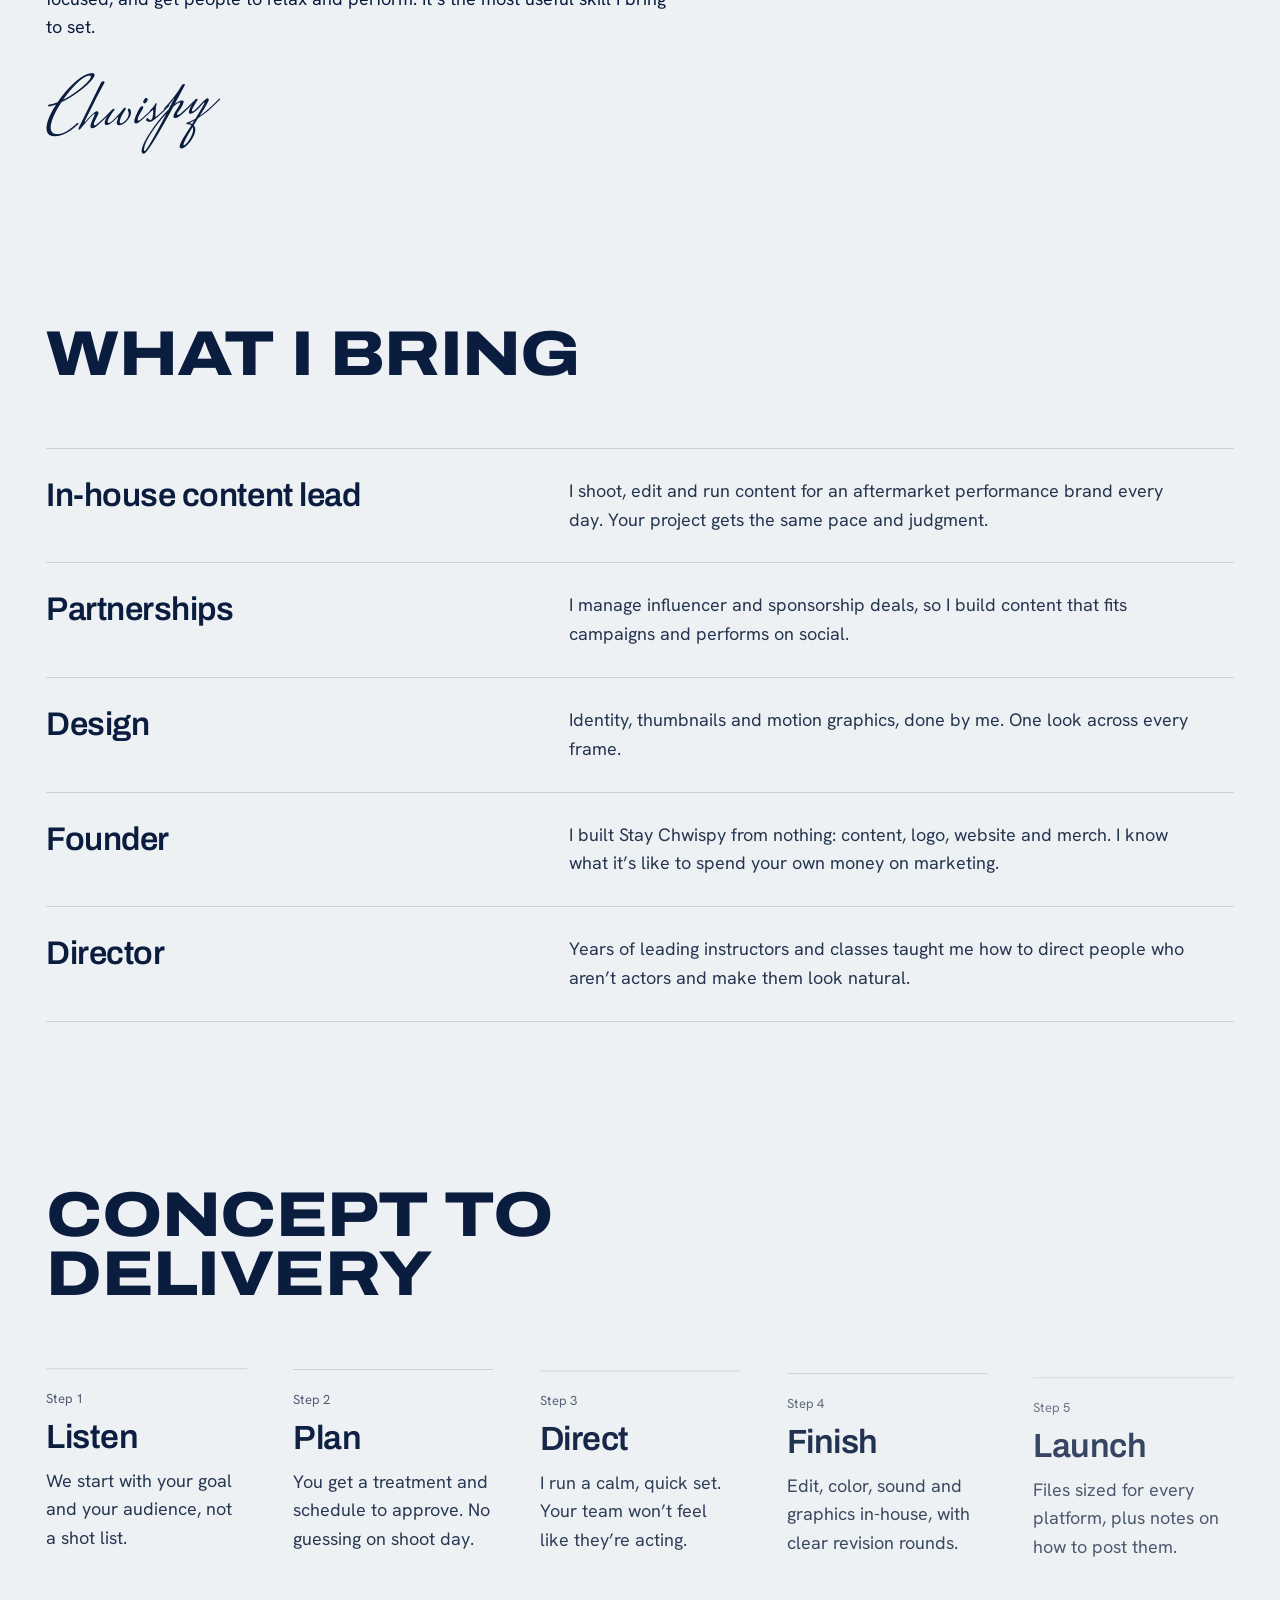
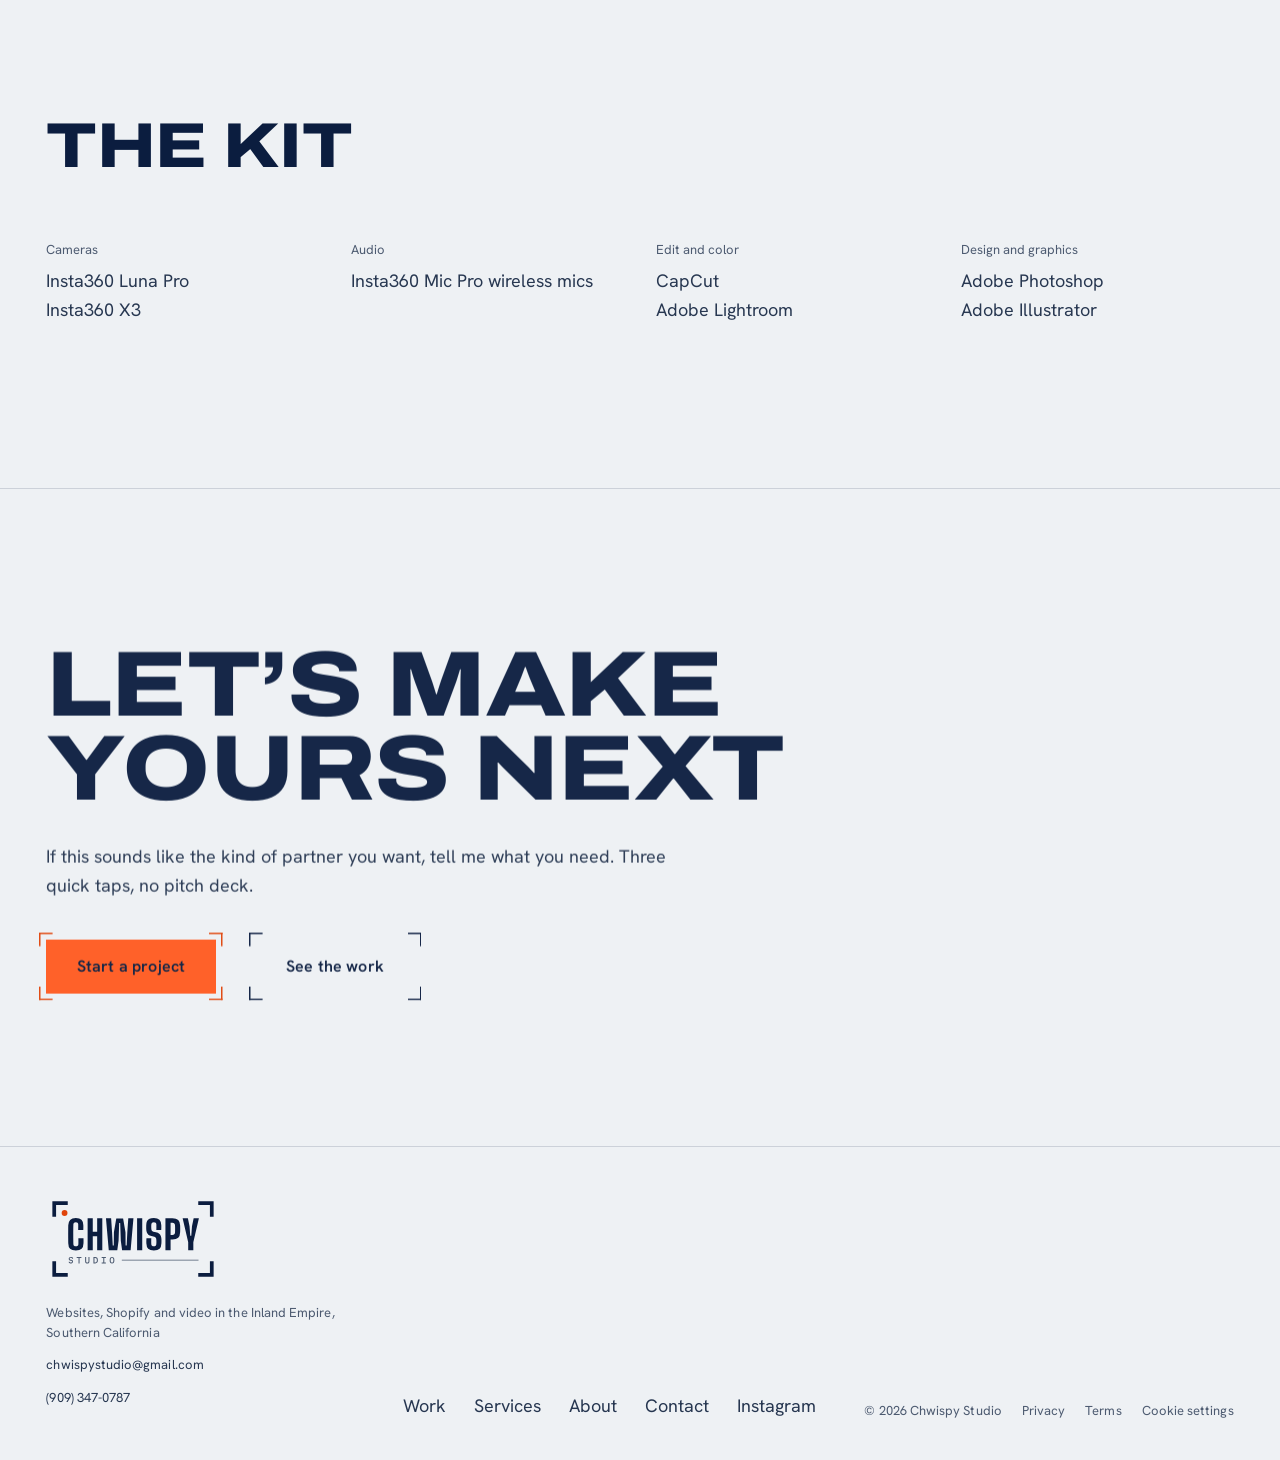
==== commit 02614be3: "Add bold animations: viewfinder cursor, film strip, build deck, logo intro Co-Authored-By: Claude Op" ====
--- a/about.html
+++ b/about.html
@@ -29,7 +29,7 @@
   <link rel="preconnect" href="https://fonts.googleapis.com">
   <link rel="preconnect" href="https://fonts.gstatic.com" crossorigin>
   <link rel="stylesheet" href="https://fonts.googleapis.com/css2?family=Archivo:wdth,wght@100..125,500..800&family=Hanken+Grotesk:wght@400;500;600&family=Mrs+Saint+Delafield&display=swap">
-  <link rel="stylesheet" href="css/style.css?v=20261126f">
+  <link rel="stylesheet" href="css/style.css?v=20261126g">
   <script src="js/posthog.js?v=20261120b"></script>
   <script src="js/consent.js?v=20261120b" defer></script>
 </head>
@@ -179,6 +179,7 @@
 
   <script src="js/vendor/anime.umd.min.js?v=4.5.0" defer></script>
   <script src="js/motion.js?v=20261126a" defer></script>
+  <script src="js/bold.js?v=20261126a" defer></script>
   <script src="js/main.js" defer></script>
 </body>
 </html>
--- a/css/style.css
+++ b/css/style.css
@@ -1222,6 +1222,121 @@
 .motion-on .hero h1 > span, .motion-on .page-hero h1 > span { will-change: transform; }
 .hero-mark > span { display: inline-block; }
 
+/* 12c. BOLD MOTION (js/bold.js) --------------------------------------------- */
+
+/* Build deck: three screenshots in a loose pile. Grab one and throw it; it
+   tucks under the pile. Static (still a pile) without JS or with reduced motion. */
+.build-deck {
+  position: relative; display: grid; gap: 1rem; justify-items: center;
+  margin: 0 0 clamp(2.5rem, 5vw, 4rem);
+}
+.build-deck-hint { margin: 0; color: var(--on-band-soft); font-size: var(--fs-small); }
+.deck-stage {
+  position: relative; width: min(34rem, 82vw); aspect-ratio: 16 / 11.2;
+  touch-action: pan-y;
+}
+.deck-card {
+  position: absolute; inset: 0; display: block;
+  text-decoration: none; color: var(--text); user-select: none; -webkit-user-select: none;
+  cursor: grab;
+}
+/* The face of the card. js/bold.js wraps the contents in it so the drag moves
+   the face while the card keeps its place in the pile. */
+.deck-card, .deck-inner {
+  display: flex; flex-direction: column;
+}
+.deck-inner { position: absolute; inset: 0; }
+.deck-card > img, .deck-card > .deck-cap { position: relative; }
+.deck-card:not(:has(.deck-inner)), .deck-inner {
+  background: var(--bg); border: 1px solid var(--band-line); border-radius: 6px; overflow: hidden;
+  box-shadow: 0 30px 60px -28px rgba(0, 0, 0, 0.6);
+}
+.deck-card:nth-child(1) { transform: rotate(-7deg) translate(-4%, 2%); }
+.deck-card:nth-child(2) { transform: rotate(5deg) translate(4%, -1%); }
+.deck-card:nth-child(3) { transform: rotate(-1.5deg); }
+.deck-card img { flex: 1; min-height: 0; width: 100%; object-fit: cover; object-position: top; pointer-events: none; }
+.deck-cap {
+  display: flex; justify-content: space-between; gap: 1rem; padding: 0.65rem 0.9rem;
+  font-size: 0.75rem; background: var(--surface); color: var(--text);
+}
+.deck-cap span { color: var(--steel); }
+.deck-card.is-grabbed { cursor: grabbing; }
+.deck-card.is-grabbed .deck-inner { box-shadow: 0 50px 90px -30px rgba(0, 0, 0, 0.75); }
+
+/* Film strip: the Video work section pins while the reels run sideways
+   through the gate. Only switched on by js/bold.js. */
+.filmstrip.is-strip { padding-block: 0; height: var(--strip-h, 300vh); }
+.filmstrip.is-strip .filmstrip-pin {
+  position: sticky; top: 0; height: 100svh; overflow: hidden;
+  display: flex; flex-direction: column; justify-content: center;
+  padding-top: var(--header-h);
+}
+.filmstrip.is-strip .section-head { margin-bottom: clamp(1.25rem, 3vh, 2.5rem); }
+.filmstrip.is-strip .featured {
+  --film: #050507; --film-ink: #f3f2f8; --film-soft: #9b99aa; --hole: var(--bg);
+  display: flex; flex-wrap: nowrap; gap: clamp(0.75rem, 1.5vw, 1.5rem); width: max-content;
+  padding: 2.1rem clamp(0.9rem, 1.5vw, 1.4rem) 2.1rem;
+  background:
+    repeating-linear-gradient(90deg, var(--hole) 0 12px, transparent 12px 28px) 8px 0.7rem / 100% 9px no-repeat,
+    repeating-linear-gradient(90deg, var(--hole) 0 12px, transparent 12px 28px) 8px calc(100% - 0.7rem) / 100% 9px no-repeat,
+    var(--film);
+  will-change: transform;
+}
+:root[data-theme="light"] .filmstrip.is-strip .featured { --film: #0b1d3f; --film-soft: #b9c4d6; }
+.filmstrip.is-strip .featured .card { flex: none; width: min(64vw, calc((100svh - var(--header-h) - 19rem) * 9 / 16)); }
+.filmstrip.is-strip .featured .card-body { color: var(--film-ink); }
+.filmstrip.is-strip .featured .card-body .mono { color: var(--film-soft); }
+.filmstrip.is-strip .featured .card-media { aspect-ratio: 9 / 16; }
+.strip-end {
+  flex: none; width: min(64vw, calc((100svh - var(--header-h) - 19rem) * 9 / 16));
+  display: grid; align-content: center; justify-items: start; gap: 1rem; padding: 1.25rem;
+  border: 1px dashed color-mix(in srgb, var(--film-ink) 35%, transparent);
+  color: var(--film-ink); text-decoration: none; aspect-ratio: 9 / 16; align-self: start;
+}
+.strip-end strong { font: 800 clamp(1.5rem, 1.1rem + 1.4vw, 2.4rem)/0.95 var(--display); font-stretch: 118%; text-transform: uppercase; }
+.strip-end:hover strong { color: var(--accent); }
+.strip-hud {
+  display: flex; justify-content: space-between; align-items: center; gap: 1rem;
+  margin-top: clamp(1rem, 2.5vh, 1.75rem); font-size: var(--fs-small); color: var(--steel);
+}
+.strip-hud .rec { color: var(--text); }
+.strip-hud .rec::before { content: ""; display: inline-block; width: 0.5rem; height: 0.5rem; margin-right: 0.5rem; border-radius: 50%; background: #ff3b3b; vertical-align: 0.05em; }
+.strip-bar { flex: 1; height: 2px; background: var(--line); position: relative; overflow: hidden; }
+.strip-bar i { position: absolute; inset: 0; background: var(--accent-ink); transform-origin: left; transform: scaleX(0); }
+
+/* Viewfinder cursor: four corner marks that trail the pointer and lock onto
+   whatever you can click. Mouse and trackpad only. */
+.vf-cursor, .vf-dot { position: fixed; left: 0; top: 0; pointer-events: none; z-index: 400; opacity: 0; transition: opacity 0.25s; }
+.vf-on .vf-cursor, .vf-on .vf-dot { opacity: 1; }
+.vf-on .vf-cursor.is-hidden, .vf-on .vf-dot.is-hidden { opacity: 0; }
+.vf-cursor { width: 30px; height: 30px; --c: var(--accent-ink); }
+.vf-cursor i { position: absolute; width: 10px; height: 10px; border: 0 solid var(--c); transition: width 0.3s var(--ease), height 0.3s var(--ease); }
+.vf-cursor i:nth-child(1) { left: 0; top: 0; border-width: 2px 0 0 2px; }
+.vf-cursor i:nth-child(2) { right: 0; top: 0; border-width: 2px 2px 0 0; }
+.vf-cursor i:nth-child(3) { left: 0; bottom: 0; border-width: 0 0 2px 2px; }
+.vf-cursor i:nth-child(4) { right: 0; bottom: 0; border-width: 0 2px 2px 0; }
+.vf-cursor.is-locked i { width: 14px; height: 14px; }
+.vf-label {
+  position: absolute; left: 0; top: calc(100% + 8px); white-space: nowrap;
+  font: 600 0.6875rem/1 var(--mono, ui-monospace, monospace); letter-spacing: 0.08em; text-transform: uppercase;
+  color: var(--on-accent); background: var(--accent); padding: 0.3rem 0.45rem; opacity: 0; transition: opacity 0.2s;
+}
+.vf-cursor.has-label .vf-label { opacity: 1; }
+.vf-dot { width: 6px; height: 6px; margin: -3px 0 0 -3px; border-radius: 50%; background: var(--accent-ink); }
+html.vf-on, html.vf-on body, html.vf-on a, html.vf-on button, html.vf-on label, html.vf-on summary, html.vf-on [role="switch"] { cursor: none; }
+html.vf-on .deck-card { cursor: none; }
+
+/* Header logo: inline copy of the lockup so the brackets and type can move. */
+.wordmark-svg { display: block; height: 2.5rem; width: auto; overflow: visible; transition: height 0.4s var(--ease);
+  --lg-ink: #f3f2f8; --lg-dot: #3df5b4; --lg-soft: #9b99aa; }
+:root[data-theme="light"] .wordmark-svg { --lg-ink: #0b1d3f; --lg-dot: #e0440a; --lg-soft: #4c5a70; }
+.is-scrolled .wordmark-svg { height: 2.25rem; }
+@media (max-width: 55.99em) {
+  .wordmark-svg { height: 1.85rem; }
+  .is-scrolled .wordmark-svg { height: 1.75rem; }
+}
+.wordmark.has-svg img, :root[data-theme="light"] .wordmark.has-svg img { display: none !important; }
+
 /* 13. REDUCED MOTION -------------------------------------------------------
    No autoplay (handled in main.js), no fades on load, no zooms. */
 @media (prefers-reduced-motion: reduce) {
